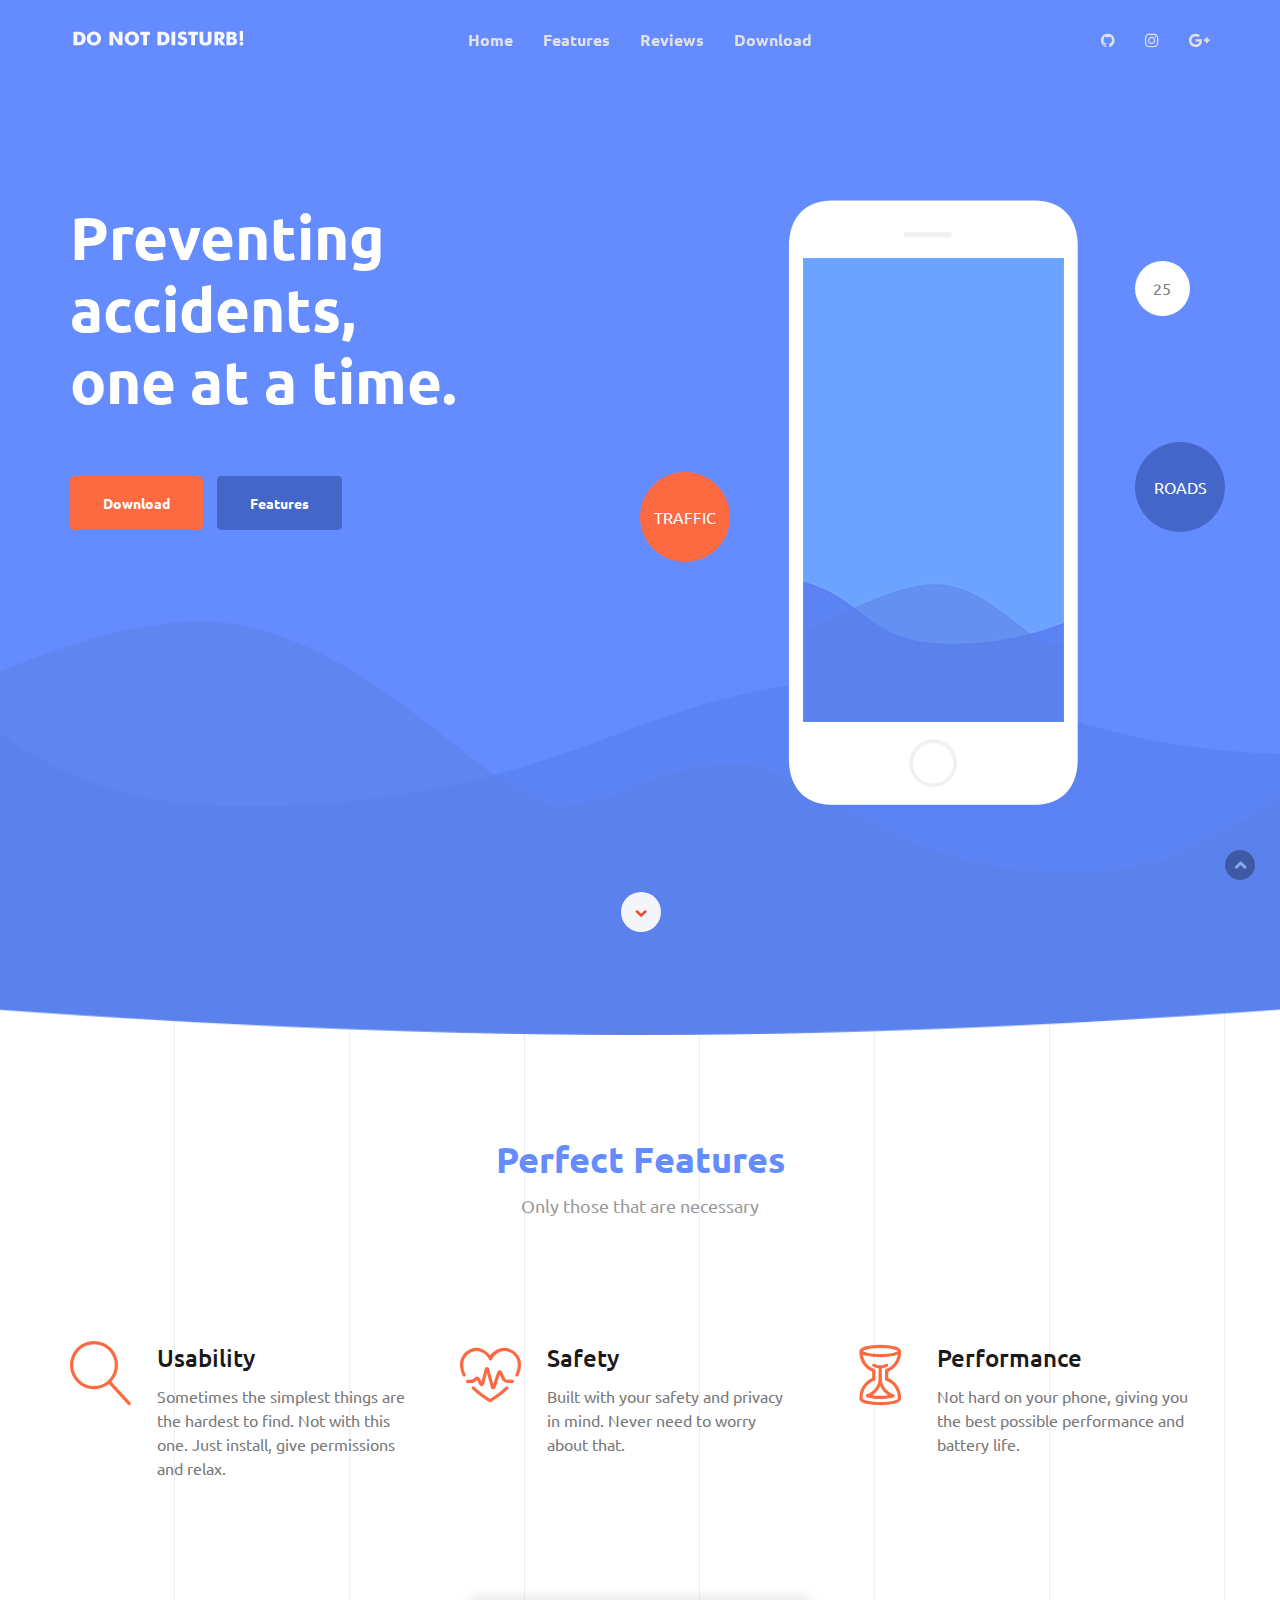
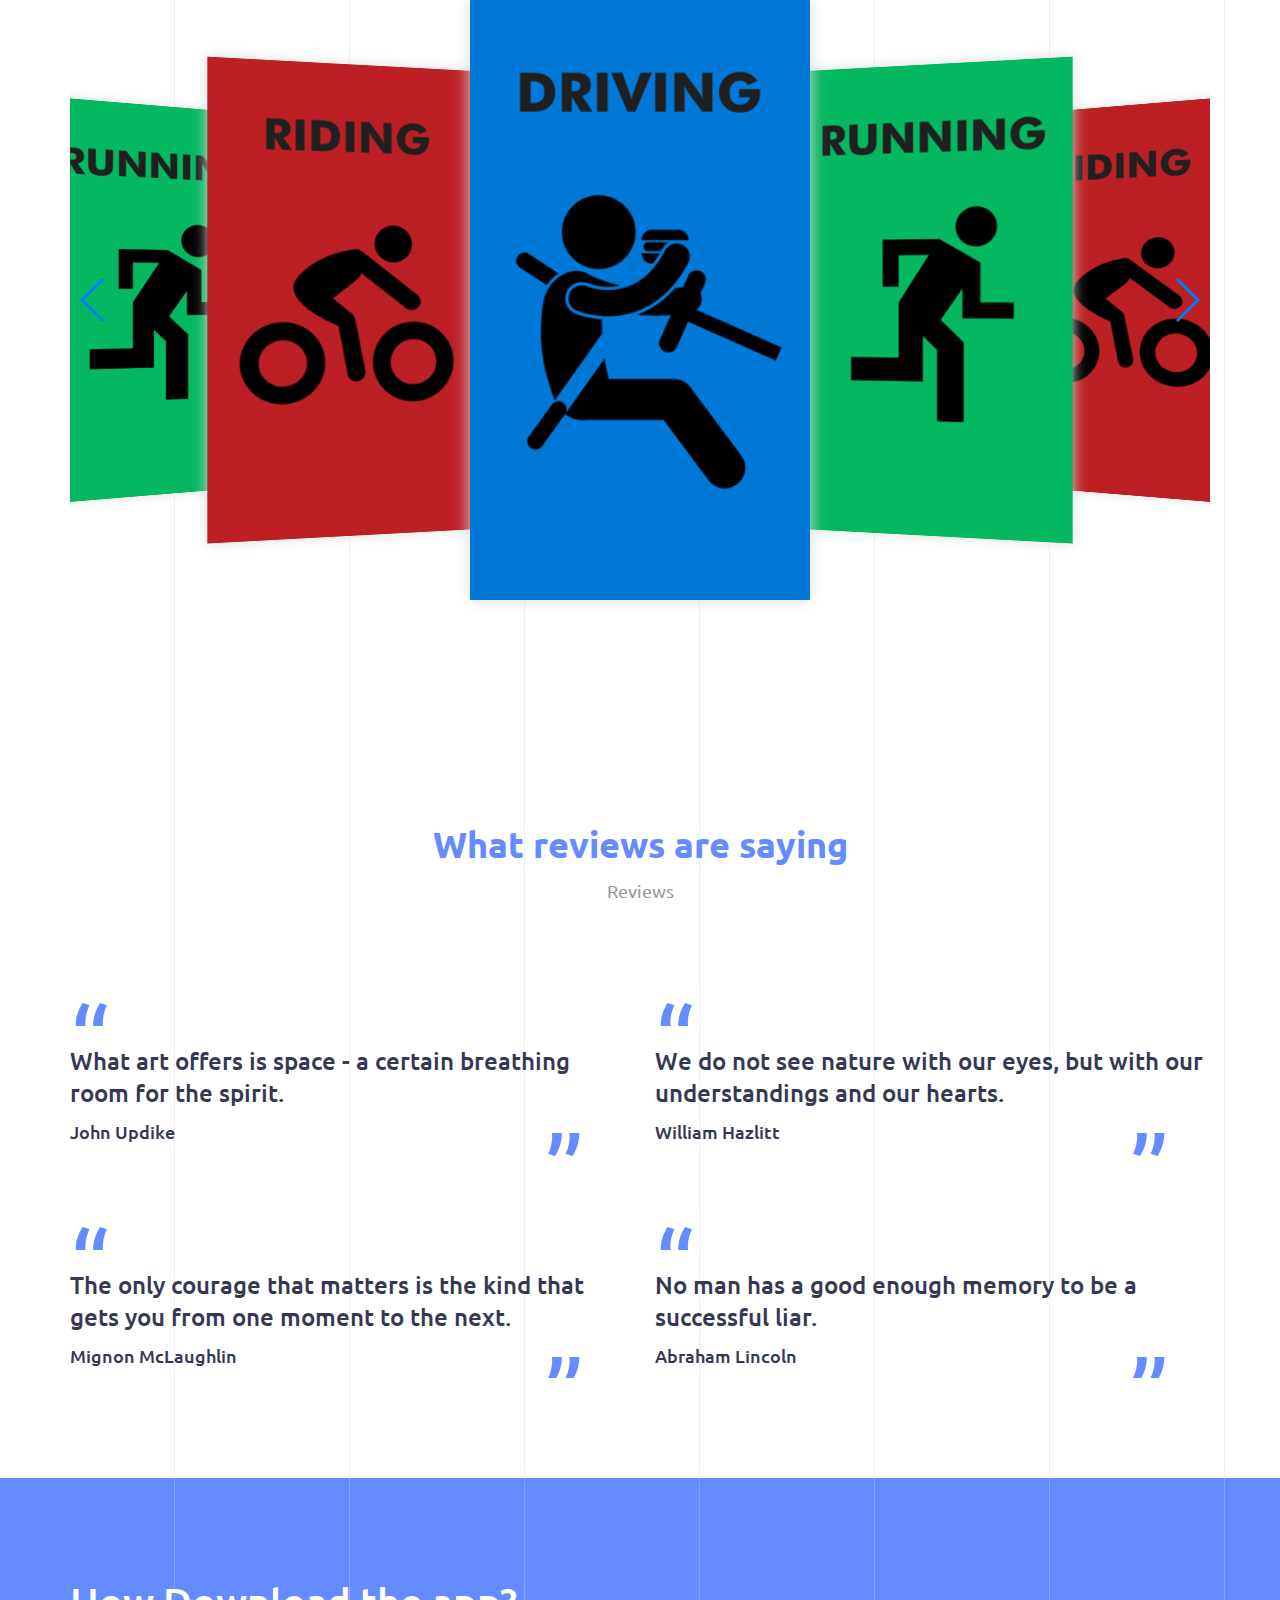
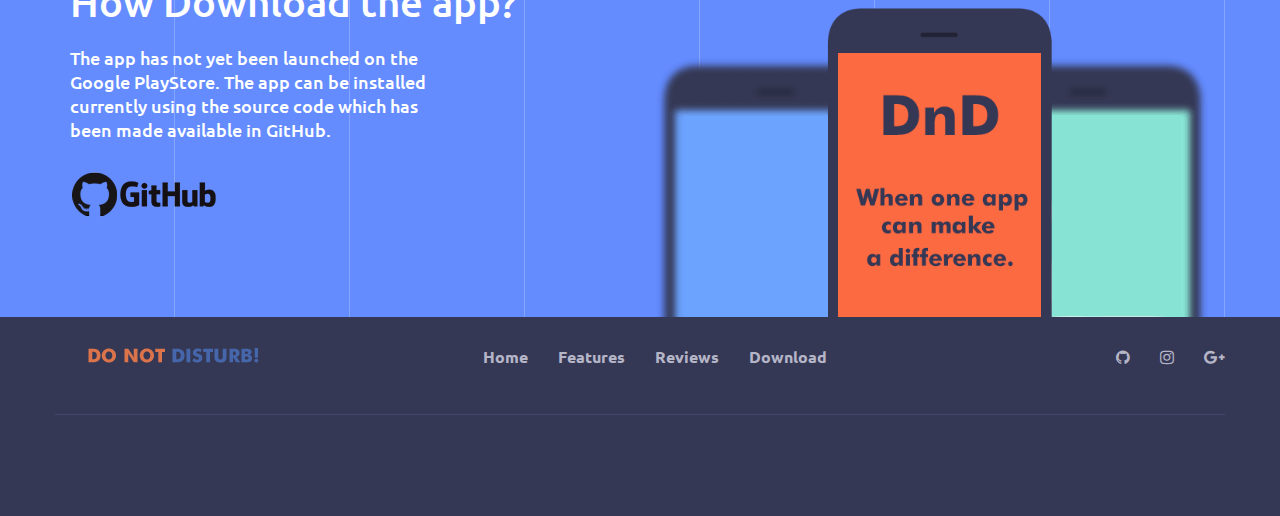
==== docs/index.html @ 2c78d59d "Renamed webpage to docs folder" ====
<!doctype html>
<!--[if lt IE 7]>      <html class="no-js lt-ie9 lt-ie8 lt-ie7" lang=""> <![endif]-->
<!--[if IE 7]>         <html class="no-js lt-ie9 lt-ie8" lang=""> <![endif]-->
<!--[if IE 8]>         <html class="no-js lt-ie9" lang=""> <![endif]-->
<!--[if gt IE 8]><!--> <html class="no-js" lang="en"> <!--<![endif]-->
    <head>
        <meta charset="utf-8">
        <title>DnD</title>
        <meta name="description" content="App that puts your phone into Silent mode when you need it to, automatically.
        Trust me this is not even the basic introduction of what it is. More details below.">
        <meta name="viewport" content="width=device-width, initial-scale=1">
        <link rel="icon" type="image/png" href="favicon.ico">

        <!--Google Font link-->
        <link href="https://fonts.googleapis.com/css?family=Ubuntu:300,300i,400,400i,500,500i,700,700i" rel="stylesheet">


        <link rel="stylesheet" href="assets/css/swiper.min.css">
        <link rel="stylesheet" href="assets/css/animate.css">
        <link rel="stylesheet" href="assets/css/iconfont.css">
        <link rel="stylesheet" href="assets/css/font-awesome.min.css">
        <link rel="stylesheet" href="assets/css/bootstrap.min.css">
        <link rel="stylesheet" href="assets/css/magnific-popup.css">
        <link rel="stylesheet" href="assets/css/bootsnav.css">



        <!--For Plugins external css-->
        <!--<link rel="stylesheet" href="assets/css/plugins.css" />-->
        <!--Theme custom css -->
        <link rel="stylesheet" href="assets/css/style.css">

        <!--Theme Responsive css-->
        <link rel="stylesheet" href="assets/css/responsive.css" />

        <script src="assets/js/vendor/modernizr-2.8.3-respond-1.4.2.min.js"></script>
    </head>

    <body data-spy="scroll" data-target=".navbar-collapse">


        <!-- Preloader -->
        <div id="loading">
            <div id="loading-center">
                <div id="loading-center-absolute">
                    <div class="object" id="object_one"></div>
                    <div class="object" id="object_two"></div>
                    <div class="object" id="object_three"></div>
                    <div class="object" id="object_four"></div>
                </div>
            </div>
        </div><!--End off Preloader -->


        <div class="culmn">
            <!--Home page style-->


            <nav class="navbar navbar-default bootsnav navbar-fixed white no-background">
                <div class="container">

                    <!-- Start Atribute Navigation -->
                    <div class="attr-nav">
                        <ul>
                          <li><a href="https://github.com/sbenstewart/DnD"><i class="fa fa-github"></i></a></li>
                          <li><a href="#"><i class="fa fa-instagram"></i></a></li>
                          <li><a href="#"><i class="fa fa-google-plus"></i></a></li>
                        </ul>
                    </div>
                    <!-- End Atribute Navigation -->


                    <!-- Start Header Navigation -->
                    <div class="navbar-header">
                        <button type="button" class="navbar-toggle" data-toggle="collapse" data-target="#navbar-menu">
                            <i class="fa fa-bars"></i>
                        </button>
                        <a class="navbar-brand" href="#brand">
                            <img src="assets/images/logo.png" class="logo logo-display" alt="">
                            <img src="assets/images/footer-logo.png" class="logo logo-scrolled" alt="">
                        </a>

                    </div>
                    <!-- End Header Navigation -->

                    <!-- navbar menu -->
                    <div class="collapse navbar-collapse" id="navbar-menu">
                        <ul class="nav navbar-nav navbar-center">
                            <li><a href="#home">Home</a></li>
                            <li><a href="#features">Features</a></li>
                            <li><a href="#reviews">Reviews</a></li>
                            <li><a href="#download">Download</a></li>
                        </ul>
                    </div><!-- /.navbar-collapse -->
                </div>
            </nav>

            <!--Home Sections-->

            <section id="home" class="home">
                <div class="container">
                    <div class="row">
                        <div class="main_home">
                            <div class="col-md-6">
                                <div class="home_text">
                                    <h1 class="text-white">Preventing accidents,<br> one at a time.</h1>
                                </div>

                                <div class="home_btns m-top-40">
                                    <a href="#download" class="btn btn-danger m-top-20">Download</a>
                                    <a href="#features" class="btn btn-primary m-top-20">Features</a>
                                </div>
                            </div>

                            <div class="col-md-6">
                                <div class="phone_one phone_attr1 text-center sm-m-top-50">
                                    <div class="attr_deg">25</div>
                                    <div class="attr_sun text-uppercase text-white">Traffic</div>
                                    <div class="attr_lon text-uppercase text-white">Roads</div>
                                    <img src="assets/images/phone01.png" alt="" />
                                </div>
                            </div>

                        </div>
                        <div class="scrooldown">
                            <a href="#features"><i class="fa fa-chevron-down"></i></a>
                        </div>

                    </div><!--End off row-->
                </div><!--End off container -->
            </section> <!--End off Home Sections-->



            <!--Featured Section-->
            <section id="features" class="features">
                <div class="container">
                    <div class="row">
                        <div class="main_features p-top-100">
                            <div class="col-md-8 col-md-offset-2 col-sm-12 col-xs-12">
                                <div class="head_title text-center">
                                    <h2>Perfect Features</h2>
                                    <h5>Only those that are necessary</h5>
                                </div>
                            </div>

                            <div class="col-md-4">
                                <div class="features_item sm-m-top-30">
                                    <div class="f_item_icon">
                                        <i class="icon icon-magnifier"></i>
                                    </div>
                                    <div class="f_item_text">
                                        <h3>Usability</h3>
                                        <p>
                                        Sometimes the simplest things are the hardest to find. Not with this one. Just install, give permissions and relax.
                                        </p>
                                    </div>
                                </div>
                            </div>
                            <div class="col-md-4">
                                <div class="features_item sm-m-top-30">
                                    <div class="f_item_icon">
                                        <i class="icon icon-heart-pulse"></i>
                                    </div>
                                    <div class="f_item_text">
                                        <h3>Safety</h3>
                                        <p>
                                        Built with your safety and privacy in mind. Never need to worry about that.
                                        </p>
                                    </div>
                                </div>
                            </div>
                            <div class="col-md-4">
                                <div class="features_item sm-m-top-30">
                                    <div class="f_item_icon">
                                        <i class="icon icon-hourglass"></i>
                                    </div>
                                    <div class="f_item_text">
                                        <h3>Performance</h3>
                                        <p>
                                        Not hard on your phone, giving you the best possible performance and battery life.
                                        </p>
                                    </div>
                                </div>
                            </div>
                        </div>
                    </div><!-- End off row -->
                </div><!-- End off container -->
            </section><!-- End off Featured Section-->



            <section>
                <div class="container">
                    <div class="row">
                        <div class="main_drag roomy-50">
                            <div class="col-md-12">
                                <div class="swiper-container">
                                    <div class="swiper-wrapper">
                                        <div class="swiper-slide" style="background-image:url(assets/images/drag1.png)"></div>
                                        <div class="swiper-slide" style="background-image:url(assets/images/drag3.png)"></div>
                                        <div class="swiper-slide" style="background-image:url(assets/images/drag2.png)"></div>
                                    </div>
                                    <!-- If we need navigation buttons -->
                                    <div class="swiper-button-prev"></div>
                                    <div class="swiper-button-next"></div>
                                </div>
                            </div>
                        </div>
                    </div>
                </div>
            </section>



            <!--screen short section-->
            <!--
            <section id="screen_area" class="screen_area">
                <div class="container">
                    <div class="row">
                        <div class="main_screen">
                            <div class="col-md-8 col-md-offset-2 col-sm-12">
                                <div class="head_title text-center">
                                    <h2>Screenshots</h2>
                                    <h5>The brightest images</h5>
                                </div>
                            </div>


                            <div class="screen01 roomy-50">
                                <div class="col-md-6">
                                    <div class="screen01_img text-center">
                                        <div class="attr_cloudy text-white">Cloudy</div>
                                        <div class="attr_deg2 text-white">15 &deg;</div>
                                        <img src="assets/images/screen01.png" alt="" />
                                        <h1 class="cloudy">Cloudy</h1>
                                    </div>
                                </div>
                                <div class="col-md-6">
                                    <div class="screen01_content m-top-100">
                                        <div class="screen01_content_img ">
                                            <img src="assets/images/cloud1.png" alt="" />
                                        </div>
                                        <h2 class="m-top-40">When the clouds</h2>
                                        <p class="m-top-20">Variable information on the air humidity, the feeling of the weather,
                                            and the ability to share this with your friends</p>

                                        <ul class="list-inline m-top-50">
                                            <li class="text-center">95%</li>
                                            <li class="text-center">9 &deg; </li>
                                            <li class="text-center">Rainy</li>
                                        </ul>
                                    </div>
                                </div>
                            </div>


                            <div class="screen02 roomy-50 m-top-100">
                                <div class="col-md-6 col-md-push-6">
                                    <div class="screen02_img text-center">
                                        <div class="attr_sun2 text-white">Cloudy</div>
                                        <div class="attr_deg3 text-white">25 &deg;</div>
                                        <img src="assets/images/screen02.png" alt="" />
                                        <h1 class="sunny">Sunny</h1>
                                    </div>
                                </div>
                                <div class="col-md-6 col-md-pull-6">
                                    <div class="screen02_content m-top-100">
                                        <div class="screen02_content_img ">
                                            <img src="assets/images/sun1.png" alt="" />
                                        </div>
                                        <h2 class="m-top-40">When the clouds</h2>
                                        <p class="m-top-20">Sometimes the simplest things are the hardest to find.
                                            So we created a new line for everyday life. Sometimes the simplest things</p>

                                        <ul class="list-inline m-top-50">
                                            <li class="text-center">95%</li>
                                            <li class="text-center">9 &deg; </li>
                                            <li class="text-center">Rainy</li>
                                        </ul>
                                    </div>
                                </div>
                            </div>


                            <div class="screen03 roomy-50 m-top-100">
                                <div class="col-md-6">
                                    <div class="screen03_img text-center">
                                        <div class="attr_rainy2 text-white">Rainy</div>
                                        <div class="attr_deg4 text-white">9 &deg;</div>
                                        <img src="assets/images/screen03.png" alt="" />
                                        <h1 class="rainy">Rainy</h1>
                                    </div>
                                </div>
                                <div class="col-md-6">
                                    <div class="screen03_content m-top-100">
                                        <div class="screen03_content_img ">
                                            <img src="assets/images/rainy1.png" alt="" />
                                        </div>
                                        <h2 class="m-top-40">When the rain</h2>
                                        <p class="m-top-20">Sometimes the simplest things are the hardest to find.
                                            So we created a new line for everyday life.
                                            Sometimes the simplest things</p>

                                        <ul class="list-inline m-top-50">
                                            <li class="text-center">95%</li>
                                            <li class="text-center">9 &deg; </li>
                                            <li class="text-center">Rainy</li>
                                        </ul>
                                    </div>
                                </div>
                            </div>


                        </div>
                    </div>
                </div>
            </section>-->



            <!--People Section-->
            <section id="reviews" class="reviews m-top-100">
                <div class="container">
                    <div class="row">
                        <div class="main_reviews">
                            <div class="col-md-8 col-md-offset-2 col-sm-12">
                                <div class="head_title text-center">
                                    <h2>What reviews are saying</h2>
                                    <h5>Reviews</h5>
                                </div>
                            </div>

                            <div class="reviews_content">
                                <div class="col-md-6">
                                    <div class="reviews_item m-top-40">
                                        <div class="reviews_item_icon pull-left">“</div>
                                        <h3>What art offers is space - a certain breathing room for the spirit. </h3>
                                        <h5>John Updike</h5>
                                        <div class="reviews_item_icon1 pull-right text-right">“</div>
                                    </div>
                                </div><!-- End off col-md-6 -->

                                <div class="col-md-6">
                                    <div class="reviews_item m-top-40">
                                        <div class="reviews_item_icon pull-left">“</div>
                                        <h3>We do not see nature with our eyes,
                                            but with our understandings and our hearts.</h3>
                                        <h5>William Hazlitt</h5>
                                        <div class="reviews_item_icon1 pull-right text-right">“</div>
                                    </div>
                                </div><!-- End off col-md-6 -->
                                <div class="col-md-6">
                                    <div class="reviews_item m-top-40">
                                        <div class="reviews_item_icon pull-left">“</div>
                                        <h3>The only courage that matters is the kind
                                            that gets you from one moment to the next.</h3>
                                        <h5>Mignon McLaughlin</h5>
                                        <div class="reviews_item_icon1 pull-right text-right">“</div>
                                    </div>
                                </div><!-- End off col-md-6 -->
                                <div class="col-md-6">
                                    <div class="reviews_item m-top-40">
                                        <div class="reviews_item_icon pull-left">“</div>
                                        <h3>No man has a good enough memory to be a successful liar. </h3>
                                        <h5>Abraham Lincoln</h5>
                                        <div class="reviews_item_icon1 pull-right text-right">“</div>
                                    </div>
                                </div><!-- End off col-md-6 -->

                            </div>
                        </div><!-- End off Main People -->
                    </div><!-- End off row -->
                </div><!-- End off container -->
            </section><!-- End off People Section-->


            <!--App Download Section-->
            <section id="download" class="download m-top-100">
                <div class="download_overlay"></div>
                <div class="container">
                    <div class="row">
                        <div class="main_download ">
                            <div class="col-md-6">
                                <div class="download_item roomy-100">
                                    <h2 class="text-white">How Download the app?</h2>
                                    <h5 class="text-white m-top-20">
                                      The app has not yet been launched on the Google PlayStore. The app can be installed currently using the source code which has been made available in GitHub.
                                    </h5>

                                    <div class="download_app m-top-30">
                                        <a href="https://github.com/sbenstewart/DnD"><img src="assets/images/github.png" alt="" /></a>
                                    </div>
                                </div>
                            </div>
                            <div class="col-md-6">
                                <div class="download_item m-top-70">
                                    <img class="app_right" src="assets/images/appdownload1.png" alt="" />
                                </div>
                            </div>
                        </div>
                    </div>
                </div>
            </section>

            <!-- scroll up-->
            <div class="scrollup">
                <a href="#"><i class="fa fa-chevron-up"></i></a>
            </div><!-- End off scroll up -->


            <footer id="footer" class="footer bg-black">
                <div class="container">
                    <div class="row">
                        <div class="col-md-12">
                            <nav class="navbar navbar-default bootsnav footer-menu no-background">
                                <div class="container">

                                    <!-- Start Atribute Navigation -->
                                    <div class="attr-nav">
                                        <ul>
                                            <li><a href="https://github.com/sbenstewart/DnD"><i class="fa fa-github"></i></a></li>
                                            <li><a href="#"><i class="fa fa-instagram"></i></a></li>
                                            <li><a href="#"><i class="fa fa-google-plus"></i></a></li>
                                        </ul>
                                    </div>
                                    <!-- End Atribute Navigation -->


                                    <!-- Start Header Navigation -->
                                    <div class="navbar-header">
                                        <button type="button" class="navbar-toggle" data-toggle="collapse" data-target="#navbar-footer">
                                            <i class="fa fa-bars"></i>
                                        </button>
                                        <a class="navbar-brand" href="#home"><img src="assets/images/footer-logo.png" class="logo" alt=""></a>
                                    </div>
                                    <!-- End Header Navigation -->

                                    <!-- navbar menu -->
                                    <div class="collapse navbar-collapse" id="navbar-footer">
                                        <ul class="nav navbar-nav navbar-center">
                                            <li><a href="#home">Home</a></li>
                                            <li><a href="#features">Features</a></li>
                                            <li><a href="#reviews">Reviews</a></li>
                                            <li><a href="#download">Download</a></li>
                                        </ul>
                                    </div><!-- /.navbar-collapse -->
                                </div>
                            </nav>
                        </div>
                        <div class="divider"></div>
                        <div class="col-md-12">
                            <div class="main_footer text-center p-top-40 p-bottom-30">
                                <p class="wow fadeInRight" data-wow-duration="1s">
                                    Made with
                                    <i class="fa fa-heart"></i>
                                    by
                                    <a target="_blank" href="http://sbenstewart.in">#BEN</a>
                                    2018.
                                </p>
                            </div>
                        </div>
                    </div>
                </div>
            </footer>




        </div>

        <!-- JS includes -->

        <script src="assets/js/vendor/jquery-1.11.2.min.js"></script>
        <script src="assets/js/vendor/bootstrap.min.js"></script>

        <script src="assets/js/jquery.magnific-popup.js"></script>
        <script src="assets/js/jquery.easing.1.3.js"></script>
        <script src="assets/js/swiper.min.js"></script>
        <script src="assets/js/jquery.collapse.js"></script>
        <script src="assets/js/bootsnav.js"></script>



        <script src="assets/js/plugins.js"></script>
        <script src="assets/js/main.js"></script>

    </body>
</html>
---- docs/assets/css/iconfont.css ----
/*********************************************************************

*  Icon pack: bootstrapThemesCo-icon
*  This Icon pack created by: http://bootstrapthemes.co
*
*  Please keep this disclaimer with my code if you use it. Thanks. :-)
*  Got feedback or questions, ask here:
*  https://github.com/bootstrapthemesco/bootstrapthemes.co/issues

*********************************************************************/

@font-face {
    font-family: 'bootstrapThemesCo-icon';
    src:    url('../fonts/bootstrapThemesCo-icon.eot?dcpptv');
    src:    url('../fonts/bootstrapThemesCo-icon.eot?dcpptv#iefix') format('embedded-opentype'),
        url('../fonts/bootstrapThemesCo-icon.ttf?dcpptv') format('truetype'),
        url('../fonts/bootstrapThemesCo-icon.woff?dcpptv') format('woff'),
        url('../fonts/bootstrapThemesCo-icon.svg?dcpptv#bootstrapThemesCo-icon') format('svg');
    font-weight: normal;
    font-style: normal;
}

.icon {
    /* use !important to prevent issues with browser extensions that change fonts */
    font-family: 'bootstrapThemesCo-icon' !important;
    speak: none;
    font-style: normal;
    font-weight: normal;
    font-variant: normal;
    text-transform: none;
    line-height: 1;

    /* Better Font Rendering =========== */
    -webkit-font-smoothing: antialiased;
    -moz-osx-font-smoothing: grayscale;
}

.icon-agenda:before {
    content: "\eaca";
}
.icon-art:before {
    content: "\eacb";
}
.icon-picture2:before {
    content: "\e827";
}
.icon-bag:before {
    content: "\eacc";
}
.icon-eccommerce:before {
    content: "\eacf";
}
.icon-clock3:before {
    content: "\ead0";
}
.icon-clothes:before {
    content: "\ead1";
}
.icon-commerce-1:before {
    content: "\ead2";
}
.icon-commerce2:before {
    content: "\ead3";
}
.icon-computer2:before {
    content: "\ead4";
}
.icon-crown:before {
    content: "\ead5";
}
.icon-cup:before {
    content: "\ead6";
}
.icon-resturent:before {
    content: "\ead7";
}
.icon-birthday:before {
    content: "\ead8";
}
.icon-drinks:before {
    content: "\ead9";
}
.icon-drinks1:before {
    content: "\eada";
}
.icon-cup1:before {
    content: "\eadb";
}
.icon-pizza1:before {
    content: "\eadc";
}
.icon-bear1:before {
    content: "\eadd";
}
.icon-burger:before {
    content: "\eade";
}
.icon-food-9:before {
    content: "\eadf";
}
.icon-food-10:before {
    content: "\eae0";
}
.icon-food-11:before {
    content: "\eae1";
}
.icon-food-12:before {
    content: "\eae2";
}
.icon-food:before {
    content: "\eae3";
}
.icon-home2:before {
    content: "\eae4";
}
.icon-justice:before {
    content: "\eae5";
}
.icon-light-1:before {
    content: "\eae6";
}
.icon-light:before {
    content: "\eae7";
}
.icon-medical-12:before {
    content: "\eae8";
}
.icon-medical-22:before {
    content: "\eae9";
}
.icon-medical2:before {
    content: "\eaea";
}
.icon-money2:before {
    content: "\eaeb";
}
.icon-mountain:before {
    content: "\eaec";
}
.icon-multimedia-12:before {
    content: "\eaed";
}
.icon-multimedia2:before {
    content: "\eaee";
}
.icon-music-1:before {
    content: "\eaef";
}
.icon-music-2:before {
    content: "\eaf0";
}
.icon-music:before {
    content: "\eaf1";
}
.icon-party-1:before {
    content: "\eaf2";
}
.icon-party:before {
    content: "\eaf3";
}
.icon-people-14:before {
    content: "\eaf4";
}
.icon-people-22:before {
    content: "\eaf5";
}
.icon-people-32:before {
    content: "\eaf6";
}
.icon-people-42:before {
    content: "\eaf7";
}
.icon-people:before {
    content: "\eaf8";
}
.icon-planet:before {
    content: "\eaf9";
}
.icon-present:before {
    content: "\eafa";
}
.icon-restaurant-1:before {
    content: "\eafb";
}
.icon-restaurant2:before {
    content: "\eafc";
}
.icon-science-1:before {
    content: "\eafd";
}
.icon-science:before {
    content: "\eafe";
}
.icon-shapes:before {
    content: "\eaff";
}
.icon-size:before {
    content: "\eb00";
}
.icon-technology-12:before {
    content: "\eb02";
}
.icon-technology-22:before {
    content: "\eb03";
}
.icon-technology:before {
    content: "\eb04";
}
.icon-tool-12:before {
    content: "\eb05";
}
.icon-tool-22:before {
    content: "\eb06";
}
.icon-tool-32:before {
    content: "\eb07";
}
.icon-tool:before {
    content: "\eb08";
}
.icon-typography:before {
    content: "\eb09";
}
.icon-vintage-1:before {
    content: "\eb0a";
}
.icon-vintage-2:before {
    content: "\eb0b";
}
.icon-vintage2:before {
    content: "\eb0c";
}
.icon-wrench:before {
    content: "\eb0d";
}
.icon-bank31:before {
    content: "\e902";
}
.icon-bank45:before {
    content: "\e903";
}
.icon-bank53:before {
    content: "\e904";
}
.icon-bank110:before {
    content: "\e905";
}
.icon-bank111:before {
    content: "\e906";
}
.icon-cards3:before {
    content: "\e907";
}
.icon-bank48:before {
    content: "\e908";
}
.icon-money-6:before {
    content: "\e909";
}
.icon-id19:before {
    content: "\e90a";
}
.icon-cellphone:before {
    content: "\e90b";
}
.icon-money-7:before {
    content: "\e90c";
}
.icon-id-card42:before {
    content: "\e90d";
}
.icon-business-20:before {
    content: "\e90e";
}
.icon-business-17:before {
    content: "\e90f";
}
.icon-money385:before {
    content: "\e910";
}
.icon-debit-card15:before {
    content: "\e911";
}
.icon-credit-card31:before {
    content: "\e912";
}
.icon-business-18:before {
    content: "\e913";
}
.icon-payment-method9:before {
    content: "\e914";
}
.icon-money383:before {
    content: "\e9a3";
}
.icon-cash3:before {
    content: "\e915";
}
.icon-currency43:before {
    content: "\e916";
}
.icon-money-14:before {
    content: "\e917";
}
.icon-money-1:before {
    content: "\e91a";
}
.icon-money389:before {
    content: "\e9a5";
}
.icon-currency31:before {
    content: "\e967";
}
.icon-currency33:before {
    content: "\e968";
}
.icon-dollar-symbol10:before {
    content: "\e972";
}
.icon-business-210:before {
    content: "\eace";
}
.icon-dollar-symbol17:before {
    content: "\e973";
}
.icon-archives:before {
    content: "\e91b";
}
.icon-light-bulb53:before {
    content: "\e991";
}
.icon-money:before {
    content: "\ea64";
}
.icon-paper:before {
    content: "\e91c";
}
.icon-id-card9:before {
    content: "\e91d";
}
.icon-business-5:before {
    content: "\e91e";
}
.icon-business-22:before {
    content: "\e91f";
}
.icon-license:before {
    content: "\e822";
}
.icon-beach:before {
    content: "\e920";
}
.icon-baggage29:before {
    content: "\e921";
}
.icon-bag73:before {
    content: "\e922";
}
.icon-bank24:before {
    content: "\e923";
}
.icon-bank106:before {
    content: "\e925";
}
.icon-business-110:before {
    content: "\eacd";
}
.icon-graphs4:before {
    content: "\e926";
}
.icon-graphic78:before {
    content: "\e929";
}
.icon-line-graphic9:before {
    content: "\e92a";
}
.icon-business-30:before {
    content: "\e92b";
}
.icon-graphic:before {
    content: "\e92c";
}
.icon-business-9:before {
    content: "\e92e";
}
.icon-business-26:before {
    content: "\e931";
}
.icon-stats47:before {
    content: "\e933";
}
.icon-stats42:before {
    content: "\e934";
}
.icon-data56:before {
    content: "\e935";
}
.icon-line-graphic8:before {
    content: "\e936";
}
.icon-business72:before {
    content: "\e937";
}
.icon-monitor:before {
    content: "\e938";
}
.icon-arrow-1:before {
    content: "\e939";
}
.icon-computer:before {
    content: "\e93a";
}
.icon-business-8:before {
    content: "\e93b";
}
.icon-basket36:before {
    content: "\e93f";
}
.icon-bill10:before {
    content: "\e940";
}
.icon-bill13:before {
    content: "\e941";
}
.icon-briefcase30:before {
    content: "\e942";
}
.icon-building112:before {
    content: "\e94a";
}
.icon-building134:before {
    content: "\e94b";
}
.icon-building143:before {
    content: "\e94c";
}
.icon-business15:before {
    content: "\e94d";
}
.icon-business70:before {
    content: "\e94e";
}
.icon-businessman30:before {
    content: "\e94f";
}
.icon-businessman285:before {
    content: "\e950";
}
.icon-butchery:before {
    content: "\e951";
}
.icon-case3:before {
    content: "\e952";
}
.icon-chart6:before {
    content: "\e953";
}
.icon-circular-arrows9:before {
    content: "\e954";
}
.icon-city39:before {
    content: "\e955";
}
.icon-closed3:before {
    content: "\e956";
}
.icon-cloud-storage9:before {
    content: "\e957";
}
.icon-coffee-cup5:before {
    content: "\e958";
}
.icon-cogwheel50:before {
    content: "\e959";
}
.icon-cogwheels16:before {
    content: "\e95a";
}
.icon-coin:before {
    content: "\e95b";
}
.icon-computer-screen50:before {
    content: "\e95c";
}
.icon-computer-screen19:before {
    content: "\e95d";
}
.icon-computer-screen20:before {
    content: "\e95e";
}
.icon-computer-screen22:before {
    content: "\e95f";
}
.icon-credit-card28:before {
    content: "\e960";
}
.icon-computer-screen21:before {
    content: "\e962";
}
.icon-computer-screen49:before {
    content: "\e965";
}
.icon-computering:before {
    content: "\e966";
}
.icon-curriculum4:before {
    content: "\e969";
}
.icon-customer-service8:before {
    content: "\e96a";
}
.icon-cute:before {
    content: "\e96b";
}
.icon-data63:before {
    content: "\e96c";
}
.icon-delivery48:before {
    content: "\e96d";
}
.icon-dessert45:before {
    content: "\e96e";
}
.icon-diamond6:before {
    content: "\e96f";
}
.icon-document286:before {
    content: "\e970";
}
.icon-file273:before {
    content: "\e977";
}
.icon-file294:before {
    content: "\e978";
}
.icon-file322:before {
    content: "\e979";
}
.icon-folder61:before {
    content: "\e97a";
}
.icon-game91:before {
    content: "\e97b";
}
.icon-garbage43:before {
    content: "\e97c";
}
.icon-golden4:before {
    content: "\e97d";
}
.icon-graph36:before {
    content: "\e97e";
}
.icon-graphic75:before {
    content: "\e97f";
}
.icon-group47:before {
    content: "\e980";
}
.icon-handshake5:before {
    content: "\e981";
}
.icon-handshake7:before {
    content: "\e982";
}
.icon-heart388:before {
    content: "\e983";
}
.icon-heart389:before {
    content: "\e984";
}
.icon-heater1:before {
    content: "\e985";
}
.icon-human57:before {
    content: "\e988";
}
.icon-industrial8:before {
    content: "\e989";
}
.icon-industrial20:before {
    content: "\e98a";
}
.icon-industry7:before {
    content: "\e98b";
}
.icon-insect31:before {
    content: "\e98c";
}
.icon-lamp43:before {
    content: "\e98d";
}
.icon-letter124:before {
    content: "\e98e";
}
.icon-money514:before {
    content: "\e9aa";
}
.icon-letters24:before {
    content: "\e98f";
}
.icon-envelope126:before {
    content: "\e975";
}
.icon-check-1:before {
    content: "\ea13";
}
.icon-mail113:before {
    content: "\e998";
}
.icon-levels5:before {
    content: "\e990";
}
.icon-lock133:before {
    content: "\e992";
}
.icon-logistics16:before {
    content: "\e993";
}
.icon-logistics51:before {
    content: "\e994";
}
.icon-loudspeaker30:before {
    content: "\e995";
}
.icon-magnifying-glass66:before {
    content: "\e996";
}
.icon-magnifying-glass86:before {
    content: "\e997";
}
.icon-man78:before {
    content: "\e999";
}
.icon-man523:before {
    content: "\e99a";
}
.icon-managers:before {
    content: "\e99b";
}
.icon-map12:before {
    content: "\e99c";
}
.icon-market13:before {
    content: "\e99d";
}
.icon-men24:before {
    content: "\e99f";
}
.icon-men56:before {
    content: "\e9a0";
}
.icon-milk6:before {
    content: "\e9a1";
}
.icon-money210:before {
    content: "\e9a2";
}
.icon-money409:before {
    content: "\e9a6";
}
.icon-money441:before {
    content: "\e9a8";
}
.icon-money502:before {
    content: "\e9a9";
}
.icon-money386:before {
    content: "\e9a4";
}
.icon-money570:before {
    content: "\e9ab";
}
.icon-multimedia-option25:before {
    content: "\e9ac";
}
.icon-news20:before {
    content: "\e9ad";
}
.icon-notepad23:before {
    content: "\e9ae";
}
.icon-package28:before {
    content: "\e9af";
}
.icon-paperclip1:before {
    content: "\e9b0";
}
.icon-payment-method8:before {
    content: "\e9b1";
}
.icon-pencil157:before {
    content: "\e9b2";
}
.icon-percentage3:before {
    content: "\e9b3";
}
.icon-person256:before {
    content: "\e9b4";
}
.icon-phone34:before {
    content: "\e9b5";
}
.icon-pin139:before {
    content: "\e9b6";
}
.icon-printed3:before {
    content: "\e9b7";
}
.icon-profession10:before {
    content: "\e9b9";
}
.icon-professional4:before {
    content: "\e9ba";
}
.icon-professional5:before {
    content: "\e9bb";
}
.icon-real-estate2:before {
    content: "\e9bc";
}
.icon-save13:before {
    content: "\e9bd";
}
.icon-scarecrow2:before {
    content: "\e9be";
}
.icon-settings18:before {
    content: "\e9bf";
}
.icon-supermarket39:before {
    content: "\e9cf";
}
.icon-supermarket41:before {
    content: "\e9d0";
}
.icon-shopper22:before {
    content: "\e9c2";
}
.icon-shopping-basket8:before {
    content: "\e9c3";
}
.icon-shopping-1:before {
    content: "\ea85";
}
.icon-shopping1:before {
    content: "\e9c4";
}
.icon-shopping2:before {
    content: "\e9c5";
}
.icon-smartphone260:before {
    content: "\e9c6";
}
.icon-spam:before {
    content: "\e9c7";
}
.icon-speech-bubble68:before {
    content: "\e9c8";
}
.icon-speech-bubble142:before {
    content: "\e9c9";
}
.icon-stats56:before {
    content: "\e9cb";
}
.icon-stick-man200:before {
    content: "\e9cc";
}
.icon-shop:before {
    content: "\e9c0";
}
.icon-store19:before {
    content: "\e9cd";
}
.icon-house85:before {
    content: "\e987";
}
.icon-business-10:before {
    content: "\ea02";
}
.icon-suitcase89:before {
    content: "\e9ce";
}
.icon-money421:before {
    content: "\e9a7";
}
.icon-tag20:before {
    content: "\e9d2";
}
.icon-targeting11:before {
    content: "\e9d3";
}
.icon-worker51:before {
    content: "\e9ea";
}
.icon-telemarketer6:before {
    content: "\e9d4";
}
.icon-telemarketer32:before {
    content: "\e9d5";
}
.icon-telephone197:before {
    content: "\e9d6";
}
.icon-telephone208:before {
    content: "\e9d7";
}
.icon-printer13:before {
    content: "\e9b8";
}
.icon-tool294:before {
    content: "\e9d8";
}
.icon-tool724:before {
    content: "\e9d9";
}
.icon-tool800:before {
    content: "\e9da";
}
.icon-tool1074:before {
    content: "\e9db";
}
.icon-transport224:before {
    content: "\e9dc";
}
.icon-transport796:before {
    content: "\e9dd";
}
.icon-transport1088:before {
    content: "\e9de";
}
.icon-transport1089:before {
    content: "\e9df";
}
.icon-triangle25:before {
    content: "\e9e0";
}
.icon-user216:before {
    content: "\e9e1";
}
.icon-vacations2:before {
    content: "\e9e2";
}
.icon-white79:before {
    content: "\e9e4";
}
.icon-winner64:before {
    content: "\e9e5";
}
.icon-woman243:before {
    content: "\e9e6";
}
.icon-worker:before {
    content: "\e9e7";
}
.icon-worker43:before {
    content: "\e9e8";
}
.icon-worker44:before {
    content: "\e9e9";
}
.icon-working15:before {
    content: "\e9eb";
}
.icon-world80:before {
    content: "\e9ec";
}
.icon-arrows-1:before {
    content: "\e9ed";
}
.icon-arrows-2:before {
    content: "\e9ee";
}
.icon-arrows-3:before {
    content: "\e9ef";
}
.icon-arrows:before {
    content: "\e9f0";
}
.icon-avatar:before {
    content: "\e9f1";
}
.icon-ball:before {
    content: "\e9f2";
}
.icon-box:before {
    content: "\e9f3";
}
.icon-boxes:before {
    content: "\e9f4";
}
.icon-building:before {
    content: "\e9f5";
}
.icon-buildings-1:before {
    content: "\e9f6";
}
.icon-buildings-2:before {
    content: "\e9f7";
}
.icon-buildings-3:before {
    content: "\e9f8";
}
.icon-buildings-4:before {
    content: "\e9f9";
}
.icon-buildings-5:before {
    content: "\e9fa";
}
.icon-buildings:before {
    content: "\e9fb";
}
.icon-business-1:before {
    content: "\e9fc";
}
.icon-business-2:before {
    content: "\e9fd";
}
.icon-business-3:before {
    content: "\e9fe";
}
.icon-business-4:before {
    content: "\e9ff";
}
.icon-business-6:before {
    content: "\ea00";
}
.icon-business-7:before {
    content: "\ea01";
}
.icon-business-11:before {
    content: "\ea03";
}
.icon-business-12:before {
    content: "\ea04";
}
.icon-business-13:before {
    content: "\ea05";
}
.icon-business-14:before {
    content: "\ea06";
}
.icon-business-15:before {
    content: "\ea07";
}
.icon-business-19:before {
    content: "\ea08";
}
.icon-business-21:before {
    content: "\ea09";
}
.icon-business-24:before {
    content: "\ea0b";
}
.icon-business-25:before {
    content: "\ea0c";
}
.icon-business-27:before {
    content: "\ea0d";
}
.icon-business-29:before {
    content: "\ea0f";
}
.icon-business-32:before {
    content: "\ea10";
}
.icon-business-33:before {
    content: "\ea11";
}
.icon-business:before {
    content: "\ea12";
}
.icon-check:before {
    content: "\ea14";
}
.icon-circle-4:before {
    content: "\ea15";
}
.icon-circle:before {
    content: "\ea16";
}
.icon-city:before {
    content: "\ea17";
}
.icon-clock-1:before {
    content: "\ea18";
}
.icon-clock:before {
    content: "\ea19";
}
.icon-coins-1:before {
    content: "\ea1a";
}
.icon-coins-2:before {
    content: "\ea1b";
}
.icon-coins-3:before {
    content: "\ea1c";
}
.icon-coins:before {
    content: "\ea1d";
}
.icon-commerce:before {
    content: "\ea1e";
}
.icon-computer-1:before {
    content: "\ea1f";
}
.icon-computer-2:before {
    content: "\ea20";
}
.icon-computer-3:before {
    content: "\ea21";
}
.icon-computer-4:before {
    content: "\ea22";
}
.icon-computer-5:before {
    content: "\ea23";
}
.icon-computer-6:before {
    content: "\ea24";
}
.icon-computer-7:before {
    content: "\ea25";
}
.icon-computer-8:before {
    content: "\ea26";
}
.icon-connection-1:before {
    content: "\ea27";
}
.icon-connection:before {
    content: "\ea29";
}
.icon-construction-1:before {
    content: "\ea2a";
}
.icon-construction-2:before {
    content: "\ea2b";
}
.icon-construction-3:before {
    content: "\ea2c";
}
.icon-construction-4:before {
    content: "\ea2d";
}
.icon-construction-5:before {
    content: "\ea2e";
}
.icon-construction-6:before {
    content: "\ea2f";
}
.icon-construction-7:before {
    content: "\ea30";
}
.icon-construction-8:before {
    content: "\ea31";
}
.icon-construction-9:before {
    content: "\ea32";
}
.icon-construction-10:before {
    content: "\ea33";
}
.icon-construction-11:before {
    content: "\ea34";
}
.icon-construction2:before {
    content: "\ea35";
}
.icon-cut-1:before {
    content: "\ea36";
}
.icon-cut:before {
    content: "\ea37";
}
.icon-database:before {
    content: "\ea38";
}
.icon-farm:before {
    content: "\ea39";
}
.icon-folder:before {
    content: "\ea3a";
}
.icon-game-1:before {
    content: "\ea3b";
}
.icon-game-2:before {
    content: "\ea3c";
}
.icon-game:before {
    content: "\ea3d";
}
.icon-gear:before {
    content: "\ea3e";
}
.icon-gym:before {
    content: "\ea3f";
}
.icon-health:before {
    content: "\ea40";
}
.icon-home-1:before {
    content: "\ea41";
}
.icon-home-2:before {
    content: "\ea42";
}
.icon-home:before {
    content: "\ea43";
}
.icon-interface-1:before {
    content: "\ea44";
}
.icon-interface-2:before {
    content: "\ea45";
}
.icon-interface-3:before {
    content: "\ea46";
}
.icon-interface-4:before {
    content: "\ea47";
}
.icon-interface:before {
    content: "\ea48";
}
.icon-internet:before {
    content: "\ea49";
}
.icon-man-1:before {
    content: "\ea4b";
}
.icon-man-2:before {
    content: "\ea4c";
}
.icon-man-3:before {
    content: "\ea4d";
}
.icon-man:before {
    content: "\ea4e";
}
.icon-market:before {
    content: "\ea4f";
}
.icon-medical-1:before {
    content: "\ea50";
}
.icon-medical-2:before {
    content: "\ea51";
}
.icon-medical-3:before {
    content: "\ea52";
}
.icon-medical-4:before {
    content: "\ea53";
}
.icon-medical-5:before {
    content: "\ea54";
}
.icon-medical-6:before {
    content: "\ea55";
}
.icon-medical-7:before {
    content: "\ea56";
}
.icon-medical-8:before {
    content: "\ea57";
}
.icon-medical-9:before {
    content: "\ea58";
}
.icon-medical:before {
    content: "\ea59";
}
.icon-money-2:before {
    content: "\ea5a";
}
.icon-money-3:before {
    content: "\ea5b";
}
.icon-money-4:before {
    content: "\ea5c";
}
.icon-money-5:before {
    content: "\ea5d";
}
.icon-money-8:before {
    content: "\ea5e";
}
.icon-money-9:before {
    content: "\ea5f";
}
.icon-money-10:before {
    content: "\ea60";
}
.icon-money-11:before {
    content: "\ea61";
}
.icon-money-12:before {
    content: "\ea62";
}
.icon-money-13:before {
    content: "\ea63";
}
.icon-monitor-1:before {
    content: "\ea65";
}
.icon-multimedia-1:before {
    content: "\ea66";
}
.icon-multimedia:before {
    content: "\ea67";
}
.icon-nature-1:before {
    content: "\ea68";
}
.icon-nature-2:before {
    content: "\ea69";
}
.icon-nature-3:before {
    content: "\ea6a";
}
.icon-nature:before {
    content: "\ea6b";
}
.icon-net:before {
    content: "\ea6c";
}
.icon-night:before {
    content: "\ea6d";
}
.icon-notebook:before {
    content: "\ea6e";
}
.icon-people-1:before {
    content: "\ea6f";
}
.icon-people-2:before {
    content: "\ea70";
}
.icon-people-3:before {
    content: "\ea71";
}
.icon-people-4:before {
    content: "\ea72";
}
.icon-people-5:before {
    content: "\ea73";
}
.icon-people-6:before {
    content: "\ea74";
}
.icon-people-7:before {
    content: "\ea75";
}
.icon-people-8:before {
    content: "\ea76";
}
.icon-people-9:before {
    content: "\ea77";
}
.icon-people-10:before {
    content: "\ea78";
}
.icon-people-11:before {
    content: "\ea79";
}
.icon-people-12:before {
    content: "\ea7a";
}
.icon-people-13:before {
    content: "\ea7b";
}
.icon-phone:before {
    content: "\ea7c";
}
.icon-player:before {
    content: "\ea7d";
}
.icon-restaurant:before {
    content: "\ea7e";
}
.icon-river:before {
    content: "\ea7f";
}
.icon-road:before {
    content: "\ea80";
}
.icon-school:before {
    content: "\ea81";
}
.icon-scissors:before {
    content: "\ea82";
}
.icon-shop2:before {
    content: "\ea84";
}
.icon-shopping:before {
    content: "\ea86";
}
.icon-shovel:before {
    content: "\ea87";
}
.icon-sign:before {
    content: "\ea88";
}
.icon-signature:before {
    content: "\ea89";
}
.icon-social-media-1:before {
    content: "\ea8a";
}
.icon-connection-2:before {
    content: "\ea28";
}
.icon-social-media-2:before {
    content: "\ea8b";
}
.icon-social-media-3:before {
    content: "\ea8c";
}
.icon-social-media-4:before {
    content: "\ea8d";
}
.icon-social-media-5:before {
    content: "\ea8e";
}
.icon-social-media-6:before {
    content: "\ea8f";
}
.icon-social-media-7:before {
    content: "\ea90";
}
.icon-social-media-8:before {
    content: "\ea91";
}
.icon-social-media-9:before {
    content: "\ea92";
}
.icon-social-media-10:before {
    content: "\ea93";
}
.icon-link2:before {
    content: "\ea4a";
}
.icon-social-media-11:before {
    content: "\ea94";
}
.icon-social-media-12:before {
    content: "\ea95";
}
.icon-social-media-13:before {
    content: "\ea96";
}
.icon-social-media-14:before {
    content: "\ea97";
}
.icon-social-media-15:before {
    content: "\ea98";
}
.icon-social-media-16:before {
    content: "\ea99";
}
.icon-social-media:before {
    content: "\ea9a";
}
.icon-social:before {
    content: "\ea9b";
}
.icon-sport:before {
    content: "\ea9c";
}
.icon-sports-1:before {
    content: "\ea9d";
}
.icon-sports-2:before {
    content: "\ea9e";
}
.icon-sports-3:before {
    content: "\ea9f";
}
.icon-sports:before {
    content: "\eaa0";
}
.icon-statistics:before {
    content: "\eaa2";
}
.icon-suitcase-1:before {
    content: "\eaa3";
}
.icon-suitcase:before {
    content: "\eaa4";
}
.icon-summer-1:before {
    content: "\eaa5";
}
.icon-summer:before {
    content: "\eaa6";
}
.icon-syringe:before {
    content: "\eaa7";
}
.icon-target:before {
    content: "\eaa8";
}
.icon-technology-1:before {
    content: "\eaa9";
}
.icon-technology-2:before {
    content: "\eaaa";
}
.icon-technology-3:before {
    content: "\eaab";
}
.icon-technology-4:before {
    content: "\eaac";
}
.icon-technology-5:before {
    content: "\eaad";
}
.icon-technology-6:before {
    content: "\eaae";
}
.icon-technology-7:before {
    content: "\eaaf";
}
.icon-technology-8:before {
    content: "\eab0";
}
.icon-technology-9:before {
    content: "\eab1";
}
.icon-technology-10:before {
    content: "\eab2";
}
.icon-technology-11:before {
    content: "\eab3";
}
.icon-tool-1:before {
    content: "\eab4";
}
.icon-tool-2:before {
    content: "\eab5";
}
.icon-tool-3:before {
    content: "\eab6";
}
.icon-tool-4:before {
    content: "\eab7";
}
.icon-tool-5:before {
    content: "\eab8";
}
.icon-tool-6:before {
    content: "\eab9";
}
.icon-tool-7:before {
    content: "\eaba";
}
.icon-tool-8:before {
    content: "\eabb";
}
.icon-transport-1:before {
    content: "\eabc";
}
.icon-transport-2:before {
    content: "\eabd";
}
.icon-transport-3:before {
    content: "\eabe";
}
.icon-transport-4:before {
    content: "\eabf";
}
.icon-transport-5:before {
    content: "\eac0";
}
.icon-construction:before {
    content: "\e841";
}
.icon-transport-6:before {
    content: "\eac1";
}
.icon-transport-7:before {
    content: "\eac2";
}
.icon-transport-8:before {
    content: "\eac3";
}
.icon-transport-9:before {
    content: "\eac4";
}
.icon-transport:before {
    content: "\eac5";
}
.icon-travel:before {
    content: "\eac6";
}
.icon-upload:before {
    content: "\eac7";
}
.icon-vintage:before {
    content: "\eac8";
}
.icon-web:before {
    content: "\eac9";
}
.icon-apartment:before {
    content: "\e801";
}
.icon-magic-wand:before {
    content: "\e803";
}
.icon-trash2:before {
    content: "\e811";
}
.icon-eye:before {
    content: "\e81b";
}
.icon-graduation-hat:before {
    content: "\e821";
}
.icon-shirt:before {
    content: "\e82c";
}
.icon-cart:before {
    content: "\e82e";
}
.icon-map-marker:before {
    content: "\e833";
}
.icon-gift:before {
    content: "\e844";
}
.icon-rocket:before {
    content: "\e84b";
}
.icon-bus2:before {
    content: "\e84d";
}
.icon-car2:before {
    content: "\e84e";
}
.icon-bicycle2:before {
    content: "\e850";
}
.icon-earth:before {
    content: "\e853";
}
.icon-smile:before {
    content: "\e854";
}
.icon-sad2:before {
    content: "\e855";
}
.icon-neutral:before {
    content: "\e856";
}
.icon-smile2:before {
    content: "\eb01";
}
.icon-mustache:before {
    content: "\e857";
}
.icon-link:before {
    content: "\e86b";
}
.icon-unlink:before {
    content: "\e86c";
}
.icon-cross:before {
    content: "\e870";
}
.icon-menu:before {
    content: "\e871";
}
.icon-list:before {
    content: "\e872";
}
.icon-chevron-up:before {
    content: "\e873";
}
.icon-chevron-down:before {
    content: "\e874";
}
.icon-chevron-left:before {
    content: "\e875";
}
.icon-chevron-right:before {
    content: "\e876";
}
.icon-menu-circle:before {
    content: "\e87e";
}
.icon-cross-circle:before {
    content: "\e880";
}
.icon-plus-circle:before {
    content: "\e881";
}
.icon-circle-minus:before {
    content: "\e882";
}
.icon-arrow-up-circle:before {
    content: "\e883";
}
.icon-arrow-down-circle:before {
    content: "\e884";
}
.icon-arrow-left-circle:before {
    content: "\e885";
}
.icon-arrow-right-circle:before {
    content: "\e886";
}
.icon-chevron-up-circle:before {
    content: "\e887";
}
.icon-chevron-down-circle:before {
    content: "\e888";
}
.icon-chevron-left-circle:before {
    content: "\e889";
}
.icon-chevron-right-circle:before {
    content: "\e88a";
}
.icon-vplay:before {
    content: "\e900";
}
.icon-newsletter:before {
    content: "\e901";
}
.icon-star2:before {
    content: "\e814";
}
.icon-star-half2:before {
    content: "\e815";
}
.icon-star-empty:before {
    content: "\e816";
}
.icon-flag3:before {
    content: "\e817";
}
.icon-enter:before {
    content: "\e81f";
}
.icon-exit:before {
    content: "\e820";
}
.icon-heart-pulse:before {
    content: "\e840";
}
.icon-wheelchair:before {
    content: "\e851";
}
.icon-select:before {
    content: "\e852";
}
.icon-alarm:before {
    content: "\e858";
}
.icon-bullhorn:before {
    content: "\e859";
}
.icon-volume-high:before {
    content: "\e85a";
}
.icon-volume-medium:before {
    content: "\e85b";
}
.icon-volume-low:before {
    content: "\e85c";
}
.icon-volume:before {
    content: "\e85d";
}
.icon-mic2:before {
    content: "\e85e";
}
.icon-hourglass:before {
    content: "\e85f";
}
.icon-undo:before {
    content: "\e860";
}
.icon-redo:before {
    content: "\e861";
}
.icon-sync:before {
    content: "\e862";
}
.icon-history:before {
    content: "\e863";
}
.icon-clock2:before {
    content: "\e864";
}
.icon-bug:before {
    content: "\e869";
}
.icon-magnifier:before {
    content: "\e86f";
}
.icon-move:before {
    content: "\e87b";
}
.icon-warning:before {
    content: "\e87c";
}
.icon-question-circle:before {
    content: "\e87d";
}
.icon-crop:before {
    content: "\e88b";
}
.icon-frame-expand:before {
    content: "\e88c";
}
.icon-frame-contract:before {
    content: "\e88d";
}
.icon-layers2:before {
    content: "\e88e";
}
.icon-text-format:before {
    content: "\e890";
}
.icon-text-size:before {
    content: "\e892";
}
.icon-italic:before {
    content: "\e894";
}
.icon-underline:before {
    content: "\e895";
}
.icon-strikethrough:before {
    content: "\e896";
}
.icon-highlight:before {
    content: "\e897";
}
.icon-text-align-left:before {
    content: "\e898";
}
.icon-text-align-center:before {
    content: "\e899";
}
.icon-text-align-right:before {
    content: "\e89a";
}
.icon-text-align-justify:before {
    content: "\e89b";
}
.icon-line-spacing:before {
    content: "\e89c";
}
.icon-indent-increase:before {
    content: "\e89d";
}
.icon-indent-decrease:before {
    content: "\e89e";
}
.icon-page-break:before {
    content: "\e8a2";
}
.icon-hand:before {
    content: "\e8a5";
}
.icon-pointer-up:before {
    content: "\e8a6";
}
.icon-pointer-right:before {
    content: "\e8a7";
}
.icon-pointer-down:before {
    content: "\e8a8";
}
.icon-pointer-left:before {
    content: "\e8a9";
}
.icon-thumbs-up:before {
    content: "\e86d";
}
.icon-thumbs-down:before {
    content: "\e86e";
}
.icon-wine:before {
    content: "\e043";
}
.icon-mobile2:before {
    content: "\e000";
}
.icon-laptop2:before {
    content: "\e001";
}
.icon-desktop2:before {
    content: "\e002";
}
.icon-tablet2:before {
    content: "\e003";
}
.icon-phone2:before {
    content: "\e004";
}
.icon-adjustments:before {
    content: "\e01d";
}
.icon-map2:before {
    content: "\e025";
}
.icon-telescope:before {
    content: "\e02a";
}
.icon-tools:before {
    content: "\e033";
}
.icon-tools-2:before {
    content: "\e034";
}
.icon-scissors2:before {
    content: "\e035";
}
.icon-genius:before {
    content: "\e046";
}
.icon-chat:before {
    content: "\e049";
}
.icon-heart2:before {
    content: "\e04a";
}
---- docs/assets/css/bootsnav.css ----
/* ==============================================================

Template name : Bootsnav - Multi Purpose Header
Categorie : Bootstrap Menu in CSS
Author : adamnurdin01
Version : v.1.1
Created : 2016-06-02
Last update : 2016-06-11

============================================================== */

/* MEGAMENU STYLE
=================================*/
nav.bootsnav .dropdown.megamenu-fw {
    position: static;
}

nav.bootsnav .container {
    position: relative;
}

nav.bootsnav .megamenu-fw .dropdown-menu {
    left: auto;
}

nav.bootsnav .megamenu-content {
    padding: 15px;
    width: 100% !important;
}

nav.bootsnav .megamenu-content .title{
    margin-top: 0;
}

nav.bootsnav .dropdown.megamenu-fw .dropdown-menu {
    left: 0;
    right: 0;
}

/* Navbar
=================================*/
nav.navbar.bootsnav{
    margin-bottom: 0;
    -moz-border-radius: 0px;
    -webkit-border-radius: 0px;
    -o-border-radius: 0px;
    border-radius: 0px;
    background-color: #fff;
    border: none;
    border-bottom: solid 1px #e0e0e0;
    z-index: 9;
}

nav.navbar.bootsnav ul.nav > li > a{
    color: #6f6f6f;
    background-color: transparent !important;
}

nav.navbar.bootsnav ul.nav li.megamenu-fw > a:hover,
nav.navbar.bootsnav ul.nav li.megamenu-fw > a:focus,
nav.navbar.bootsnav ul.nav li.active > a:hover,
nav.navbar.bootsnav ul.nav li.active > a:focus,
nav.navbar.bootsnav ul.nav li.active > a{
    background-color: transparent;
}

nav.navbar.bootsnav .navbar-toggle{
    background-color: #fff !important;
    border: none;
    padding: 0;
    font-size: 18px;
    position: relative;
    top: 5px;
}

nav.navbar.bootsnav ul.nav .dropdown-menu .dropdown-menu{
    top: 0;
    left: 100%;
}

nav.navbar.bootsnav ul.nav ul.dropdown-menu > li > a{
    white-space:normal;
}


ul.menu-col{
    padding: 0;
    margin: 0;
    list-style: none;
}

ul.menu-col li a{
    color: #6f6f6f;
}

ul.menu-col li a:hover,
ul.menu-col li a:focus{
    text-decoration: none;
}

/* Navbar Full
=================================*/
nav.bootsnav.navbar-full{
    padding-bottom: 10px;
    padding-top: 10px;
}

nav.bootsnav.navbar-full .navbar-header{
    display: block;
    width: 100%;
}

nav.bootsnav.navbar-full .navbar-toggle{
    display: inline-block;
    margin-right: 0;
    position: relative;
    top: 0;
    font-size: 30px;
    -webkit-transition: all 1s ease-in-out;
	-moz-transition: all 1s ease-in-out;
	-o-transition: all 1s ease-in-out;
	-ms-transition: all 1s ease-in-out;
	transition: all 1s ease-in-out;
}

nav.bootsnav.navbar-full .navbar-collapse{
    position: fixed;
    width: 100%;
    height: 100% !important;
    top: 0;
    left: 0;
    padding: 0;
    display: none !important;
    z-index: 9;
}

nav.bootsnav.navbar-full .navbar-collapse.in{
    display: block !important;
}

nav.bootsnav.navbar-full .navbar-collapse .nav-full{
    overflow: auto;
}

nav.bootsnav.navbar-full .navbar-collapse .wrap-full-menu{
    display: table-cell;
    vertical-align: middle;
    background-color: #fff;
    overflow: auto;
}

nav.bootsnav.navbar-full .navbar-collapse .nav-full::-webkit-scrollbar {
    width: 0;
}

nav.bootsnav.navbar-full .navbar-collapse .nav-full::-moz-scrollbar {
    width: 0;
}

nav.bootsnav.navbar-full .navbar-collapse .nav-full::-ms-scrollbar {
    width: 0;
}

nav.bootsnav.navbar-full .navbar-collapse .nav-full::-o-scrollbar {
    width: 0;
}


nav.bootsnav.navbar-full .navbar-collapse ul.nav{
    display: block;
    width: 100%;
    overflow: auto;
}

nav.bootsnav.navbar-full .navbar-collapse ul.nav a:hover,
nav.bootsnav.navbar-full .navbar-collapse ul.nav a:focus,
nav.bootsnav.navbar-full .navbar-collapse ul.nav a{
    background-color: transparent;
}

nav.bootsnav.navbar-full .navbar-collapse ul.nav > li{
    float: none;
    display: block;
    text-align: center;
}

nav.bootsnav.navbar-full .navbar-collapse ul.nav > li > a{
    display: table;
    margin: auto;
    text-transform: uppercase;
    font-weight: bold;
    letter-spacing: 2px;
    font-size: 24px;
    padding: 10px 15px;
}

li.close-full-menu > a{
    padding-top: 0px !important;
    padding-bottom: 0px !important;
}

li.close-full-menu{
    padding-top: 30px !important;
    padding-bottom: 30px !important;
}

/* Atribute Navigation
=================================*/
.attr-nav{
    float: right;
    display: inline-block;
    margin-left: 13px;
    margin-right: -15px;
}

.attr-nav > ul{
    padding: 0;
    margin: 0 0 -7px 0;
    list-style: none;
    display: inline-block;
}

.attr-nav > ul > li{
    float: left;
    display: block;
}

.attr-nav > ul > li > a{
    color: #6f6f6f;
    display: block;
    padding: 28px 15px;
    position: relative;
}

.attr-nav > ul > li > a span.badge{
    position: absolute;
    top: 50%;
    margin-top: -15px;
    right: 5px;
    font-size: 10px;
    padding: 0;
    width: 15px;
    height: 15px;
    padding-top: 2px;
}

.attr-nav > ul > li.dropdown ul.dropdown-menu{
    -moz-border-radius: 0px;
    -webkit-border-radius: 0px;
    -o-border-radius: 0px;
    border-radius: 0px;
    -moz-box-shadow: 0px 0px 0px;
    -webkit-box-shadow: 0px 0px 0px;
    -o-box-shadow: 0px 0px 0px;
    box-shadow: 0px 0px 0px;
    border: solid 1px #e0e0e0;
}

ul.cart-list{
    padding: 0 !important;
    width: 250px !important;
}

ul.cart-list > li{
    position: relative;
    border-bottom: solid 1px #efefef;
    padding: 15px 15px 23px 15px !important;
}

ul.cart-list > li > a.photo{
    padding: 0 !important;
    margin-right: 15px;
    float: left;
    display: block;
    width: 50px;
    height: 50px;
    left: 15px;
    top: 15px;
}

ul.cart-list > li img{
    width: 50px;
    height: 50px;
    border: solid 1px #efefef;
}

ul.cart-list > li > h6{
    margin: 0;
}

ul.cart-list > li > h6 > a.photo{
    padding: 0 !important;
    display: block;
}

ul.cart-list > li > p{
    margin-bottom: 0;
}

ul.cart-list > li.total{
    background-color: #f5f5f5;
    padding-bottom: 15px !important;
}

ul.cart-list > li.total > .btn{
    display: inline-block;
    border-bottom: solid 1px #efefef !important;
}

ul.cart-list > li .price{
    font-weight: bold;
}

ul.cart-list > li.total > span{
    padding-top: 8px;
}

/* Top Search
=================================*/
.top-search{
    background-color: #333;
    padding: 10px 0;
    display: none;
}

.top-search input.form-control{
    background-color: transparent;
    border: none;
    -moz-box-shadow: 0px 0px 0px;
    -webkit-box-shadow: 0px 0px 0px;
    -o-box-shadow: 0px 0px 0px;
    box-shadow: 0px 0px 0px;
    color: #fff;
    height: 40px;
    padding: 0 15px;
}

.top-search .input-group-addon{
    background-color: transparent;
    border: none;
    color: #fff;
    padding-left: 0;
    padding-right: 0;
}

.top-search .input-group-addon.close-search{
    cursor: pointer;
}

/* Side Menu
=================================*/
body{
    -webkit-transition: all 0.3s ease-in-out;
	-moz-transition: all 0.3s ease-in-out;
	-o-transition: all 0.3s ease-in-out;
	-ms-transition: all 0.3s ease-in-out;
	transition: all 0.3s ease-in-out;
}

body.on-side{
    margin-left: -280px;
}

.side{
    position: fixed;
    overflow-y: auto;
    top: 0;
    right: -280px;
    width: 280px;
    padding: 25px 30px;
    height: 100%;
    display: block;
    background-color: #333;
    -webkit-transition: all 0.3s ease-in-out;
	-moz-transition: all 0.3s ease-in-out;
	-o-transition: all 0.3s ease-in-out;
	-ms-transition: all 0.3s ease-in-out;
	transition: all 0.3s ease-in-out;
    z-index: 9;
}

.side.on{
    right: 0;
}

.side .close-side{
    float: right;
    color: #fff;
    position: relative;
    z-index: 2;
    font-size: 16px;
}

.side .widget{
    position: relative;
    z-index: 1;
    margin-bottom: 25px;
}

.side .widget .title{
    color: #fff;
    margin-bottom: 15px;
}

.side .widget ul.link{
    padding: 0;
    margin: 0;
    list-style: none;
}

.side .widget ul.link li a{
    color: #9f9f9f;
    letter-spacing: 1px;
}

.side .widget ul.link li a:focus,
.side .widget ul.link li a:hover{
    color: #fff;
    text-decoration: none;
}

/* Share
=================================*/
nav.navbar.bootsnav .share{
    padding: 0 30px;
    margin-bottom: 30px;
}

nav.navbar.bootsnav .share ul{
    display: inline-block;
    padding: 0;
    margin: 0 0 -7px 0;
    list-style: none;
}

nav.navbar.bootsnav .share ul > li{
    float: left;
    display: block;
    margin-right: 5px;
}

nav.navbar.bootsnav .share ul > li > a{
    display: table-cell;
    vertical-align: middle;
    text-align: center;
    width: 35px;
    height: 35px;
    -moz-border-radius: 50%;
    -webkit-border-radius: 50%;
    -o-border-radius: 50%;
    border-radius: 50%;
    background-color: #cfcfcf;
    color: #fff;
}

/* Transparent
=================================*/
nav.navbar.bootsnav.navbar-fixed{
    position: fixed;
    display: block;
    width: 100%;
}

nav.navbar.bootsnav.no-background{
    -webkit-transition: all 1s ease-in-out;
	-moz-transition: all 1s ease-in-out;
	-o-transition: all 1s ease-in-out;
	-ms-transition: all 1s ease-in-out;
	transition: all 1s ease-in-out;
}

/* Navbar Sticky
=================================*/
.wrap-sticky{
    position: relative;
    -webkit-transition: all 0.3s ease-in-out;
	-moz-transition: all 0.3s ease-in-out;
	-o-transition: all 0.3s ease-in-out;
	-ms-transition: all 0.3s ease-in-out;
	transition: all 0.3s ease-in-out;
}

.wrap-sticky nav.navbar.bootsnav{
    position: absolute;
    width: 100%;
    left: 0;
    top: 0;
}

.wrap-sticky nav.navbar.bootsnav.sticked{
    position: fixed;
    -webkit-transition: all 0.2s ease-in-out;
	-moz-transition: all 0.2s ease-in-out;
	-o-transition: all 0.2s ease-in-out;
	-ms-transition: all 0.2s ease-in-out;
	transition: all 0.2s ease-in-out;
}

body.on-side .wrap-sticky nav.navbar.bootsnav.sticked{
    left: -280px;
}

/* Navbar Responsive
=================================*/
@media (min-width: 1024px) and (max-width:1400px) {
    body.wrap-nav-sidebar .wrapper .container{
        width: 100%;
        padding-left: 30px;
        padding-right: 30px;
    }
}

@media (min-width: 1024px) {
    /* General Navbar
    =================================*/
    nav.navbar.bootsnav ul.nav .dropdown-menu .dropdown-menu{
        margin-top: -2px;
    }

    nav.navbar.bootsnav ul.nav.navbar-right .dropdown-menu .dropdown-menu{
        left: -200px;
    }
    
    nav.navbar.bootsnav ul.nav > li > a{
        padding: 30px 15px;
        font-weight: 600;
    }
    
    nav.navbar.bootsnav ul.nav > li.dropdown > a.dropdown-toggle:after{
        font-family: 'FontAwesome';
        content: "\f0d7";
        margin-left: 5px;
        margin-top: 2px;
    }
    
    nav.navbar.bootsnav li.dropdown ul.dropdown-menu{
        -moz-box-shadow: 0px 0px 0px;
        -webkit-box-shadow: 0px 0px 0px;
        -o-box-shadow: 0px 0px 0px;
        box-shadow: 0px 0px 0px;
        -moz-border-radius: 0px;
        -webkit-border-radius: 0px;
        -o-border-radius: 0px;
        border-radius: 0px;
        padding: 0;
        width: 200px;
        background: #fff;
        border: solid 1px #e0e0e0;
        border-top: solid 5px;
    }
    
    nav.navbar.bootsnav li.dropdown ul.dropdown-menu > li a:hover,
    nav.navbar.bootsnav li.dropdown ul.dropdown-menu > li a:hover{
        background-color: transparent;
    }
    
    nav.navbar.bootsnav li.dropdown ul.dropdown-menu > li > a{
        padding: 10px 15px;
        border-bottom: solid 1px #eee;
        color: #6f6f6f;
    }
    
    nav.navbar.bootsnav li.dropdown ul.dropdown-menu > li:last-child > a{
        border-bottom: none;
    }
    
    nav.navbar.bootsnav ul.navbar-right li.dropdown ul.dropdown-menu li a{
        text-align: right;
    }
    
    nav.navbar.bootsnav li.dropdown ul.dropdown-menu li.dropdown > a.dropdown-toggle:before{
        font-family: 'FontAwesome';
        float: right;
        content: "\f105";
        margin-top: 0;
    }
    
    nav.navbar.bootsnav ul.navbar-right li.dropdown ul.dropdown-menu li.dropdown > a.dropdown-toggle:before{
        font-family: 'FontAwesome';
        float: left;
        content: "\f104";
        margin-top: 0;
    }
    
    nav.navbar.bootsnav li.dropdown ul.dropdown-menu ul.dropdown-menu{
        top: -3px;
    }
    
    nav.navbar.bootsnav ul.dropdown-menu.megamenu-content{
        padding: 0 15px !important;
    }
    
    nav.navbar.bootsnav ul.dropdown-menu.megamenu-content > li{
       padding: 25px 0 20px;
    }
    
    nav.navbar.bootsnav ul.dropdown-menu.megamenu-content.tabbed{
        padding: 0;
    }
    
    nav.navbar.bootsnav ul.dropdown-menu.megamenu-content.tabbed > li{
        padding: 0;
    }
    
    nav.navbar.bootsnav ul.dropdown-menu.megamenu-content .col-menu{
        padding: 0 30px;
        margin: 0 -0.5px;
        border-left: solid 1px #f0f0f0;
        border-right: solid 1px #f0f0f0;
    }
    
    nav.navbar.bootsnav ul.dropdown-menu.megamenu-content .col-menu:first-child{
        border-left: none;
    }
    
    nav.navbar.bootsnav ul.dropdown-menu.megamenu-content .col-menu:last-child{
        border-right: none;
    }
    
    nav.navbar.bootsnav ul.dropdown-menu.megamenu-content .content{
        display: none;
    }
    
    nav.navbar.bootsnav ul.dropdown-menu.megamenu-content .content ul.menu-col li a{
        text-align: left;
        padding: 5px 0;
        display: block;
        width: 100%;
        margin-bottom: 0;
        border-bottom: none;
        color: #6f6f6f;
    }
    
    nav.navbar.bootsnav.on ul.dropdown-menu.megamenu-content .content{
        display: block !important;
        height: auto !important;
    }
    
    /* Navbar Transparent
    =================================*/  
    nav.navbar.bootsnav.no-background{
        background-color: transparent;
        border: none;
    }
    
    nav.navbar.bootsnav.navbar-transparent .attr-nav{
        padding-left: 15px;
        margin-left: 30px;
    }
    
    nav.navbar.bootsnav.navbar-transparent.white{
        background-color: rgba(255,255,255,0.3);
        border-bottom: solid 1px #bbb;
    }
    
    nav.navbar.navbar-inverse.bootsnav.navbar-transparent.dark,
    nav.navbar.bootsnav.navbar-transparent.dark{
        background-color: rgba(0,0,0,0.3);
        border-bottom: solid 1px #555;
    }
    
    nav.navbar.bootsnav.navbar-transparent.white .attr-nav{
        border-left: solid 1px #bbb;
    }
    
    nav.navbar.navbar-inverse.bootsnav.navbar-transparent.dark .attr-nav,
    nav.navbar.bootsnav.navbar-transparent.dark .attr-nav{
        border-left: solid 1px #555;
    }
    
    nav.navbar.bootsnav.no-background.white .attr-nav > ul > li > a,
    nav.navbar.bootsnav.navbar-transparent.white .attr-nav > ul > li > a,
    nav.navbar.bootsnav.navbar-transparent.white ul.nav > li > a,
    nav.navbar.bootsnav.no-background.white ul.nav > li > a{
        color: #e1e1e1;
    }
    
    nav.navbar.bootsnav.navbar-transparent.dark .attr-nav > ul > li > a,
    nav.navbar.bootsnav.navbar-transparent.dark ul.nav > li > a{
        color: #eee;
    }
    
    nav.navbar.bootsnav.navbar-fixed.navbar-transparent .logo-scrolled,
    nav.navbar.bootsnav.navbar-fixed.no-background .logo-scrolled{
        display: none;
    }

    nav.navbar.bootsnav.navbar-fixed.navbar-transparent .logo-display,
    nav.navbar.bootsnav.navbar-fixed.no-background .logo-display{
        display: block;
    }

    nav.navbar.bootsnav.navbar-fixed .logo-display{
        display: none;
    }

    nav.navbar.bootsnav.navbar-fixed .logo-scrolled{
        display: block;
    }
    
    /* Atribute Navigation
    =================================*/    
    .attr-nav > ul > li.dropdown ul.dropdown-menu{
        margin-top: 0;
        margin-left: 55px;
        width: 250px;
        left: -250px;
    }
    
    /* Menu Center
    =================================*/
    nav.navbar.bootsnav.menu-center .container{
        position: relative;
    }
    
    nav.navbar.bootsnav.menu-center ul.nav.navbar-center{
        float:none;
        margin: 0 auto;
        display: table;
        table-layout: fixed;
    }
    
    nav.navbar.bootsnav.menu-center .navbar-header,
    nav.navbar.bootsnav.menu-center .attr-nav{
        position: absolute;
    }
    
    nav.navbar.bootsnav.menu-center .attr-nav{
        right: 15px;
    }
    
    /* Navbar Brand top
    =================================*/
    nav.bootsnav.navbar-brand-top .navbar-header{
        display: block;
        width: 100%;
        text-align: center;
    }
    
    nav.bootsnav.navbar-brand-top ul.nav > li.dropdown > ul.dropdown-menu{
        margin-top: 2px;
    }
    
    nav.bootsnav.navbar-brand-top ul.nav > li.dropdown.megamenu-fw > ul.dropdown-menu{
        margin-top: 0;
    }
    
    nav.bootsnav.navbar-brand-top .navbar-header .navbar-brand{
        display: inline-block;
        float: none;
        margin: 0;
    }
    
    nav.bootsnav.navbar-brand-top .navbar-collapse{
        text-align: center;
    }
    
    nav.bootsnav.navbar-brand-top ul.nav{
        display: inline-block;
        float: none;
        margin: 0 0 -5px 0;
    }
    
    /* Navbar Center
    =================================*/
    nav.bootsnav.brand-center .navbar-header{
        display: block;
        width: 100%;
        position: absolute;
        text-align: center;
        top: 0;
        left: 0;
    }
    
    nav.bootsnav.brand-center .navbar-brand{
        display: inline-block;
        float: none;
    }
    
    nav.bootsnav.brand-center .navbar-collapse{
        text-align: center;
        display: inline-block;
        padding-left: 0;
        padding-right: 0;
    }
    
    nav.bootsnav.brand-center ul.nav > li.dropdown > ul.dropdown-menu{
        margin-top: 2px;
    }
    
    nav.bootsnav.brand-center ul.nav > li.dropdown.megamenu-fw > ul.dropdown-menu{
        margin-top: 0;
    }
    
    nav.bootsnav.brand-center .navbar-collapse .col-half{
        width: 50%;
        float: left;
        display: block;
    }
    
    nav.bootsnav.brand-center .navbar-collapse .col-half.left{
        text-align: right;
        padding-right: 100px;
    }
    
    nav.bootsnav.brand-center .navbar-collapse .col-half.right{
        text-align: left;
        padding-left: 100px;
    }
    
    nav.bootsnav.brand-center ul.nav{
        float: none !important;
        margin-bottom: -5px !important;
        display: inline-block !important;
    }
    
    nav.bootsnav.brand-center ul.nav.navbar-right{
        margin: 0;
    }
    
    nav.bootsnav.brand-center.center-side .navbar-collapse .col-half.left{
        text-align: left;
        padding-right: 100px;
    }
    
    nav.bootsnav.brand-center.center-side .navbar-collapse .col-half.right{
        text-align: right;
        padding-left: 100px;
    }
    
    /* Navbar Sidebar
    =================================*/
    body.wrap-nav-sidebar .wrapper{
        padding-left: 260px; 
        overflow-x: hidden;
    }

    nav.bootsnav.navbar-sidebar{
        position: fixed;
        width: 260px;
        overflow: hidden;
        left: 0;
        padding: 0  0 0 0 !important;
        background: #fff;
        -moz-box-shadow: 1px 0px 1px 0px #eee;
        -webkit-box-shadow: 1px 0px 1px 0px #eee;
        -o-box-shadow: 1px 0px 1px 0px #eee;
        box-shadow: 1px 0px 1px 0px #eee;
    }  
    
    nav.bootsnav.navbar-sidebar .scroller{
        width: 280px;
        overflow-y:auto;
        overflow-x: hidden;
    }

    nav.bootsnav.navbar-sidebar .container-fluid,
    nav.bootsnav.navbar-sidebar .container{
        padding: 0 !important;
    }

    nav.bootsnav.navbar-sidebar .navbar-header{
        float: none;
        display: block;
        width: 260px;
        padding: 10px 15px;
        margin: 10px 0 0 0 !important;
    }
    
    nav.bootsnav.navbar-sidebar .navbar-collapse{
        padding: 0 !important;
        width: 260px;
    }

    nav.bootsnav.navbar-sidebar ul.nav{
        float: none;
        display: block;
        width: 100%;
        padding: 0 15px !important;
        margin: 0 0 30px 0;
    }

    nav.bootsnav.navbar-sidebar ul.nav li{
        float: none !important;
    }
    
    nav.bootsnav.navbar-sidebar ul.nav > li > a{
        padding: 10px 15px;
        font-weight: bold;
    }
    
    nav.bootsnav.navbar-sidebar ul.nav > li.dropdown > a:after{
        float: right;
    }
    
    nav.bootsnav.navbar-sidebar ul.nav li.dropdown ul.dropdown-menu{
        left: 100%;
        top: 0;
        position: relative !important;
        left: 0 !important;
        width: 100% !important;
        height: auto !important;
        background-color: transparent;
        border: none !important;
        padding: 0;
        -moz-box-shadow: 0px 0px 0px;
        -webkit-box-shadow: 0px 0px 0px;
        -o-box-shadow: 0px 0px 0px;
        box-shadow: 0px 0px 0px;
    }
    
    nav.bootsnav.navbar-sidebar ul.nav .megamenu-content .col-menu{
        border: none !important;
    }
    
    nav.bootsnav.navbar-sidebar ul.nav > li.dropdown > ul.dropdown-menu{
        margin-bottom: 15px;
    }
    
    nav.bootsnav.navbar-sidebar ul.nav li.dropdown ul.dropdown-menu{
        padding-left: 0;
        float: none;
        margin-bottom: 0;
    }
    
    nav.bootsnav.navbar-sidebar ul.nav li.dropdown ul.dropdown-menu li a{
        padding:  5px 15px;
        color: #6f6f6f;
        border: none;
    }
    
    nav.bootsnav.navbar-sidebar ul.nav li.dropdown ul.dropdown-menu ul.dropdown-menu{
        padding-left: 15px;
        margin-top: 0;
    }
    
    nav.bootsnav.navbar-sidebar ul.nav li.dropdown ul.dropdown-menu li.dropdown > a:before{
        font-family: 'FontAwesome';
        content: "\f105";
        float: right;
    }
    
    nav.bootsnav.navbar-sidebar ul.nav li.dropdown.on ul.dropdown-menu li.dropdown.on > a:before{
        content: "\f107";
    }
    
    nav.bootsnav.navbar-sidebar ul.dropdown-menu.megamenu-content > li{
        padding: 0 !important;
    }
        
    nav.bootsnav.navbar-sidebar .dropdown .megamenu-content .col-menu{
        display: block;
        float: none !important;
        padding: 0;
        margin: 0;
        width: 100%;
    }
    
    nav.bootsnav.navbar-sidebar .dropdown .megamenu-content .col-menu .title{
        padding: 7px 0;
        text-transform: none;
        font-weight: 400;
        letter-spacing: 0px;
        margin-bottom: 0;
        cursor: pointer;
        color: #6f6f6f;
    }
    
    nav.bootsnav.navbar-sidebar .dropdown .megamenu-content .col-menu .title:before{
        font-family: 'FontAwesome';
        content: "\f105";
        float: right;
    }
    
    nav.bootsnav.navbar-sidebar .dropdown .megamenu-content .col-menu.on .title:before{
        content: "\f107";
    }
    
    nav.bootsnav.navbar-sidebar .dropdown .megamenu-content .col-menu{
        border: none;
    }
    
    nav.bootsnav.navbar-sidebar .dropdown .megamenu-content .col-menu .content{
        padding: 0 0 0 15px;
    }
    
    nav.bootsnav.navbar-sidebar .dropdown .megamenu-content .col-menu ul.menu-col li a{
        padding: 3px 0 !important;
    }
}

@media (max-width: 992px) {
    /* Navbar Responsive
    =================================*/ 
    nav.navbar.bootsnav .navbar-brand    {
        display: inline-block;
        float: none !important;
        margin: 0 !important;
    }
    
    nav.navbar.bootsnav .navbar-header {
        float: none;
        display: block;
        text-align: center;
        padding-left: 30px;
        padding-right: 30px;
    }
    
    nav.navbar.bootsnav .navbar-toggle {
        display: inline-block;
        float: left;
        margin-right: -200px;
        margin-top: 10px;
    }
    
    nav.navbar.bootsnav .navbar-collapse {
        border: none;   
        margin-bottom: 0;
    }
    
    nav.navbar.bootsnav.no-full .navbar-collapse{
        max-height: 350px;
        overflow-y: auto !important;
    }
    
    nav.navbar.bootsnav .navbar-collapse.collapse {
        display: none !important;
    }
    
    nav.navbar.bootsnav .navbar-collapse.collapse.in {
        display: block !important;
    }
    
    nav.navbar.bootsnav .navbar-nav {
        float: none !important;
        padding-left: 30px;
        padding-right: 30px;
        margin: 0px -15px;
    }
    
    nav.navbar.bootsnav .navbar-nav > li {
        float: none;
    }
    
    nav.navbar.bootsnav li.dropdown a.dropdown-toggle:before{
        font-family: 'FontAwesome';
        content: "\f105";
        float: right;
        font-size: 16px;
        margin-left: 10px;
    }
    
    nav.navbar.bootsnav li.dropdown.on > a.dropdown-toggle:before{
        content: "\f107";
    }
    
    nav.navbar.bootsnav .navbar-nav > li > a{
        display: block;
        width: 100%;
        border-bottom: solid 1px #e0e0e0;
        padding: 10px 0;
        border-top: solid 1px #e0e0e0;
        margin-bottom: -1px;
    }
    
    nav.navbar.bootsnav .navbar-nav > li:first-child > a{
        border-top: none;
    }
    
    nav.navbar.bootsnav ul.navbar-nav.navbar-left > li:last-child > ul.dropdown-menu{
        border-bottom: solid 1px #e0e0e0;
    }
    
    nav.navbar.bootsnav ul.nav li.dropdown li a.dropdown-toggle{
        float: none !important;
        position: relative;
        display: block;
        width: 100%;
    }
    
    nav.navbar.bootsnav ul.nav li.dropdown ul.dropdown-menu{
        width: 100%;
        position: relative !important;
        background-color: transparent;
        float: none;
        border: none;
        padding: 0 0 0 15px !important;
        margin: 0 0 -1px 0 !important;
        -moz-box-shadow: 0px 0px 0px;
        -webkit-box-shadow: 0px 0px 0px;
        -o-box-shadow: 0px 0px 0px;
        box-shadow: 0px 0px 0px;
        -moz-border-radius: 0px 0px 0px;
        -webkit-border-radius: 0px 0px 0px;
        -o-border-radius: 0px 0px 0px;
        border-radius: 0px 0px 0px;
    }
    
    nav.navbar.bootsnav ul.nav li.dropdown ul.dropdown-menu  > li > a{
        display: block;
        width: 100%;
        border-bottom: solid 1px #e0e0e0;
        padding: 10px 0;
        color: #6f6f6f;
    }
    
    nav.navbar.bootsnav ul.nav ul.dropdown-menu li a:hover,
    nav.navbar.bootsnav ul.nav ul.dropdown-menu li a:focus{
        background-color: transparent;
    }
    
    nav.navbar.bootsnav ul.nav ul.dropdown-menu ul.dropdown-menu{
        float: none !important;
        left: 0;
        padding: 0 0 0 15px;
        position: relative;
        background: transparent;
        width: 100%;
    }
    
    nav.navbar.bootsnav ul.nav ul.dropdown-menu li.dropdown.on > ul.dropdown-menu{
        display: inline-block;
        margin-top: -10px;
    }
    
    nav.navbar.bootsnav li.dropdown ul.dropdown-menu li.dropdown > a.dropdown-toggle:after{
        display: none;
    }
    
    nav.navbar.bootsnav .dropdown .megamenu-content .col-menu .title{
        padding: 10px 15px 10px 0;
        line-height: 24px;
        text-transform: none;
        font-weight: 400;
        letter-spacing: 0px;
        margin-bottom: 0;
        cursor: pointer;
        border-bottom: solid 1px #e0e0e0;
        color: #6f6f6f;
    }
    
    nav.navbar.bootsnav .dropdown .megamenu-content .col-menu ul > li > a{
        display: block;
        width: 100%;
        border-bottom: solid 1px #e0e0e0;
        padding: 8px 0;
    }
    
   nav.navbar.bootsnav .dropdown .megamenu-content .col-menu .title:before{
        font-family: 'FontAwesome';
        content: "\f105";
        float: right;
        font-size: 16px;
        margin-left: 10px;
       position: relative;
       right: -15px;
    }
    
    nav.navbar.bootsnav .dropdown .megamenu-content .col-menu:last-child .title{
        border-bottom: none;
    }
    
    nav.navbar.bootsnav .dropdown .megamenu-content .col-menu.on:last-child .title{
        border-bottom: solid 1px #e0e0e0;
    }
    
    nav.navbar.bootsnav .dropdown .megamenu-content .col-menu:last-child ul.menu-col li:last-child a{
        border-bottom: none;
    }
    
    nav.navbar.bootsnav .dropdown .megamenu-content .col-menu.on .title:before{
        content: "\f107";
    }
    
    nav.navbar.bootsnav .dropdown .megamenu-content .col-menu .content{
        padding: 0 0 0 15px;
    }
    
    nav.bootsnav.brand-center .navbar-collapse{
        display: block;
    }
    
    nav.bootsnav.brand-center ul.nav{
        margin-bottom: 0px !important;
    }
    
    nav.bootsnav.brand-center .navbar-collapse .col-half{
        width: 100%;
        float: none;
        display: block;
    }
    
    nav.bootsnav.brand-center .navbar-collapse .col-half.left{
        margin-bottom: 0;
    }
    
    nav.bootsnav .megamenu-content{
        padding: 0;
    }
    
    nav.bootsnav .megamenu-content .col-menu{
        padding-bottom: 0;
    }
    
    nav.bootsnav .megamenu-content .title{
        cursor: pointer;
        display: block;
        padding: 10px 15px;
        margin-bottom: 0;
        font-weight: normal;
    }
    
    nav.bootsnav .megamenu-content .content{
        display: none;
    }
    
    .attr-nav{
        position: absolute;
        right: 60px;
    }
    
    .attr-nav > ul{
        padding: 0;
        margin: 0 -15px -7px 0;
    }
    
    .attr-nav > ul > li > a{
        padding: 16px 15px 15px;
    }
    
    .attr-nav > ul > li.dropdown > a.dropdown-toggle:before{
        display: none;
    }
    
    .attr-nav > ul > li.dropdown ul.dropdown-menu{
        margin-top: 2px;
        margin-left: 55px;
        width: 250px;
        left: -250px;
        border-top: solid 5px;
    }
    
    .top-search .container{
        padding: 0 45px;
    }
    
    /* Navbar full Responsive
    =================================*/   
    nav.bootsnav.navbar-full ul.nav{
        margin-left: 0;
    }
    
    nav.bootsnav.navbar-full ul.nav > li > a{
        border: none;
    }
    
    nav.bootsnav.navbar-full .navbar-brand    {
        float: left !important;
        padding-left: 0;
    }
    
    nav.bootsnav.navbar-full .navbar-toggle {
        display: inline-block;
        float: right;
        margin-right: 0;
        margin-top: 10px;
    }
    
    nav.bootsnav.navbar-full .navbar-header {
        padding-left: 15px;
        padding-right: 15px;
    }
    
    /* Navbar Sidebar
    =================================*/ 
    nav.navbar.bootsnav.navbar-sidebar .share{
        padding: 30px 15px;
        margin-bottom: 0;
    }
    
    /* Tabs
    =================================*/ 
    nav.navbar.bootsnav .megamenu-content.tabbed{
        padding-left: 0 !mportant;
    }
    
    nav.navbar.bootsnav .tabbed > li{
        padding: 25px 0;
        margin-left: -15px !important;
    }
    
    /* Mobile Navigation
    =================================*/     
    body > .wrapper{
        -webkit-transition: all 0.3s ease-in-out;
        -moz-transition: all 0.3s ease-in-out;
        -o-transition: all 0.3s ease-in-out;
        -ms-transition: all 0.3s ease-in-out;
        transition: all 0.3s ease-in-out;
    }
    
    body.side-right > .wrapper{
        margin-left: 280px;
        margin-right: -280px !important;
    }
    
    nav.navbar.bootsnav.navbar-mobile .navbar-collapse{
        position: fixed;
        overflow-y: auto !important;
        overflow-x: hidden !important;
        display: block;
        background: #fff;
        z-index: 99;
        width: 280px;
        height: 100% !important;
        left: -280px;
        top: 0;
        padding: 0;
        -webkit-transition: all 0.3s ease-in-out;
        -moz-transition: all 0.3s ease-in-out;
        -o-transition: all 0.3s ease-in-out;
        -ms-transition: all 0.3s ease-in-out;
        transition: all 0.3s ease-in-out;
    }
    
    nav.navbar.bootsnav.navbar-mobile .navbar-collapse.in{
        left: 0;
    }
    
    nav.navbar.bootsnav.navbar-mobile ul.nav{
        width: 293px;
        padding-right: 0;
        padding-left: 15px;
    }
    
    nav.navbar.bootsnav.navbar-mobile ul.nav > li > a{
        padding: 15px 15px;
    }
    
    nav.navbar.bootsnav.navbar-mobile ul.nav ul.dropdown-menu > li > a{
        padding-right: 15px !important;
        padding-top: 15px !important;
        padding-bottom: 15px !important;
    }
    
    nav.navbar.bootsnav.navbar-mobile ul.nav ul.dropdown-menu .col-menu .title{
        padding-right: 30px !important;
        padding-top: 13px !important;
        padding-bottom: 13px !important;
    }
    
    nav.navbar.bootsnav.navbar-mobile ul.nav ul.dropdown-menu .col-menu ul.menu-col li a{
        padding-top: 13px !important;
        padding-bottom: 13px !important;
    }
    
    nav.navbar.bootsnav.navbar-mobile .navbar-collapse [class*=' col-'] {
        width: 100%;
    }
    
    nav.navbar.bootsnav.navbar-fixed .logo-scrolled{
        display: block !important;
    }

    nav.navbar.bootsnav.navbar-fixed .logo-display{
        display: none !important;
    }
    
    nav.navbar.bootsnav.navbar-mobile .tab-menu,
    nav.navbar.bootsnav.navbar-mobile .tab-content{
        width: 100%;
        display: block;
    }
}

@media (max-width: 767px) {
    nav.navbar.bootsnav .navbar-header {
        padding-left: 15px;
        padding-right: 15px;
    }
    
    nav.navbar.bootsnav .navbar-nav {
        padding-left: 15px;
        padding-right: 15px;
    }
    
    .attr-nav{
        right: 30px;
    }
    
    .attr-nav > ul{
        margin-right: -10px;
    }
    
    .attr-nav > ul > li > a{
        padding: 16px 10px 15px;
        padding-left: 0 !important;
    }
    
    .attr-nav > ul > li.dropdown ul.dropdown-menu{
        left: -275px;
    }
    
    .top-search .container{
        padding: 0 15px;
    }
    
    nav.bootsnav.navbar-full .navbar-collapse{
        left: 15px;
    }
    
    nav.bootsnav.navbar-full .navbar-header{
        padding-right: 0;
    }
    
    nav.bootsnav.navbar-full .navbar-toggle {
        margin-right: -15px;
    }
    
    nav.bootsnav.navbar-full ul.nav > li > a{
        font-size: 18px !important;
        line-height: 24px !important;
        padding: 5px 10px !important;
    }
    
    /* Navbar Sidebar
    =================================*/ 
    nav.navbar.bootsnav.navbar-sidebar .share{
        padding: 30px 15px !important;
    }
    
    /* Navbar Sidebar
    =================================*/ 
    nav.navbar.bootsnav.navbar-sidebar .share{
        padding: 30px 0 !important;
        margin-bottom: 0;
    }
    
    nav.navbar.bootsnav.navbar-mobile.navbar-sidebar .share{
        padding: 30px 15px !important;
        margin-bottom: 0;
    }
    
    /* Mobile Navigation
    =================================*/ 
    body.side-right > .wrapper{
        margin-left: 280px;
        margin-right: -280px !important;
    }
    
    nav.navbar.bootsnav.navbar-mobile .navbar-collapse{
        margin-left: 0;
    }
    
    nav.navbar.bootsnav.navbar-mobile ul.nav{
        margin-left: -15px;
    }
    
    nav.navbar.bootsnav.navbar-mobile ul.nav{
        border-top: solid 1px #fff;
    }
    
    li.close-full-menu{
        padding-top: 15px !important;
        padding-bottom: 15px !important;
    }
}

@media (min-width: 480px) and (max-width: 640px) {
    nav.bootsnav.navbar-full ul.nav{
        padding-top: 30px;
        padding-bottom: 30px;
    }
}
---- docs/assets/css/style.css ----
/*==========================================
 01.  PREDIFINEED (FROM 1 TO 780 )
 02.  PRELOADER - LINE NO 786
 03.  NAVIGATION - LINE NO 930
 04.  HOME - LINE NO 1150
 05.  THU FEATURE - LINE NO 1280
 06.  THU FLIDE - LINE NO 1355
 07.  THU SERVICE - LINE NO 1385
 08.  PORTFOLIO - LINE NO 1444
 09.  THU SOLUTION - LINE NO 1620
 10.  THU TEAM - LINE NO 1658
 11.  THU CLIENTS FEEDBACK - LINE NO 1730
 12. THU BLOG - LINE NO 1848
 13. THU SUBCRIBS - LINE NO 1935
 14. FOOTER - LINE NO 2020
==========================================*/


/* ==========================================================================
   Author's custom styles
   ========================================================================== */
html,
body {
    /*background:url(../images/bodybg.png) repayet-y;*/
    background-image: url("../images/bodybg.png");
    background-repeat: repeat-y;
    font-size: 16px;
    color: #797979;
    width: 100%;
    padding: 0;
    margin-left: 0;
    margin-right: 0;
    font-weight: 400;
    width:100%;
    font-family: 'Ubuntu', sans-serif;
}

/*------------------------------------------------------------------*/
/*   IE10 in Windows 8 and Windows Phone 8 Bug fix
/*-----------------------------------------------------------------*/

@-webkit-viewport { width: device-width; }
@-moz-viewport { width: device-width; }
@-ms-viewport { width: device-width; }
@-o-viewport { width: device-width; }
@viewport { width: device-width; }

/*
    Page Content
------------------------------------------*/

.page-content,
section { overflow: hidden; }

/*
    On Scroll Animations
------------------------------------------*/

/*.animated { visibility: hidden; }
.visible { visibility: visible; }*/

/*
    Spacing & Alignment
------------------------------------------*/

.roomy-100 {
    padding-top: 100px;
    padding-bottom: 100px;
}

.roomy-80 {
    padding-top: 100px;
    padding-bottom: 80px;
}

.roomy-70 {
    padding-top: 100px;
    padding-bottom: 70px;
}

.roomy-60 {
    padding-top: 100px;
    padding-bottom: 60px;
}

.roomy-50 {
    padding-top: 50px;
    padding-bottom: 50px;
}

.roomy-40 {
    padding-top: 40px;
    padding-bottom: 40px;
}


/*text color*/

.text-muted{}

.text-primary{color: #fc6a42 !important;;}
.text-finence{color:#13A0B2 !important;;}
.text-mega{color:#fc6a42 !important;;}
.text-white{color:#fff !important;;}
.text-black{color:#000 !important;}

.text-warning{}
.text-danger{}

.disabled{
    cursor: not-allowed;
}

/*bacground color*/
.lightbg {
    background-color: #f2f2f2;
}
.bg-primary{background-color: #1E8BC3;}
.bg-finence{background-color:#13A0B2;}
.bg-mega{background-color:#6a6b6c;}
.bg-grey{background-color: #f5f5f5;}
.bg-black{background-color: #353854;}
.bg-white{background-color: #fff;}

img {
    -moz-user-select: none;
    -webkit-user-select: none;
    -ms-user-select: none;
    -user-select: none;
    -webkit-user-drag: none;
    -user-drag: none;
}
a,
a:hover,
a:active,
a:focus {
    text-decoration: none;
    outline: none;
}
a,
button,
a span {
    -webkit-transition: 0.2s ease-in-out;
    transition: 0.2s ease-in-out;
}
a {
    -webkit-transition: 0.3s ease-in-out;
    transition: 0.3s ease-in-out;
}

.btn:focus,
.btn:active {
    outline: inherit;
    background-color: transparent;
}
*,
*:before,
*:after {
    box-sizing: border-box;
    /*    direction: rtl;*/
}

p {
    margin: 0 0 15px;
}

.clear {
    clear: both;
}

img {
    max-width: 100%;
}
textarea,
input[type="text"],
input[type="password"],
input[type="datetime"],
input[type="datetime-local"],
input[type="date"],
input[type="month"],
input[type="time"],
input[type="week"],
input[type="number"],
input[type="email"],
input[type="url"],
input[type="search"],
input[type="tel"],
input[type="color"],
.uneditable-input {
    outline: none;
}

input:-webkit-autofill, textarea:-webkit-autofill, select:-webkit-autofill {
    background-color: transparent;
    background-image: none;
    color: rgb(0, 0, 0);
}

.form-control{
    border-radius: 0px;
    border:1px solid #ccc;
    box-shadow: inset 0 0px 0px rgba(0,0,0,.075);
    width: 100%;
    height: 50px;
}

.form-control:focus {
    border-color: #bcefeb;
    outline: 0;
    box-shadow: inset 0 0px 0px rgba(0,0,0,.075),0 0 0px rgba(102,175,233,.6);
}

h1,
h2,
h3,
h4,
h5,
h6 {
    margin: 0;
    font-family: 'Ubuntu', sans-serif;
    color:#1a1a1a;
    margin-bottom: 10px;
}

h1 {
    font-size: 3rem;
    line-height: 4rem;
}
h2 {
    font-size: 2.5rem;
    line-height: 3rem;
}
h3 {
    font-size: 1.500rem;
    line-height: 2rem;
}
h4 {
    font-size: 1.6rem;
    line-height: 2.2rem;
}
h5 {
    font-size: 1.125rem;
    line-height: 1.575rem
}
h6 {
    font-size: 1rem;
}



h1 span,
h2 span,
h3 span,
h4 span,
h5 span,
p span{
    color:#fc6a42;
}

p {
    line-height: 1.5rem;
}
p:last-child {
    margin-bottom: 0px;
}
/*colors*/
.w100 {
    font-weight: 100;
}

.w200 {
    font-weight: 200;
}

.w300 {
    font-weight: 300;
}

.w400 {
    font-weight: 400;
}

.w500 {
    font-weight: 500;
}

.w600 {
    font-weight: 600;
}

.w700 {
    font-weight: 700;
}

.w800 {
    font-weight: 800;
}


/*
Section
*/

.parallax-section {
    max-width: 100%;
    color: #ffffff;
}

ul{
    margin:0;
    padding:0;
    list-style:none;
}

/*all overlay*/
.overlay_dot{
    background: url(../images/overlay-img.png) no-repeat top center;
    background-color: rgba(51,51,51,0.75);
    background-size: cover;
    position: absolute;
    left:0;
    top:0;
    width:100%;
    height: 100%;
}
.home-overlay {
    background-color: rgba(41, 39, 34, 0.90);
    width: 100%;
    height:100%;
    position: absolute;
    left:0;
    top: 0;
}

.video_overlay {
    background-color: rgba(41, 39, 34, 0.80);
    width: 100%;
    height:100%;
    position: absolute;
    left:0;
    top: 0;
}
.download_overlay{
    background: url(../images/downloadbg.png) repeat-y;
    width:100%;
    height: 100%;
    position: absolute;
    left:0;
    top:0;
}

.no-padding {
    padding: 0 !important;
    margin:0 !important;
}
.left-no-padding {
    padding-left: 0 !important;
}
.right-no-padding {
    padding-right: 0 !important;
}
.fluid-blocks-col {
    padding: 70px 40px 0 80px;
}
.fluid-blocks-col-right {
    padding: 70px 80px 0 40px;
}


/*
Separator
*/
.separator_left{
    width:85px;
    height:2px;
    margin:20px 0px;
    background: #fc6a42;
}
.separator_auto{
    width:85px;
    height:2px;
    margin:20px auto;
    background: #fc6a42;
}
.separator_small{
    width:30px;
    height:2px;
    margin:20px 0px;
    background: #fc6a42;
}

/*
Button
*/
.btn{
    -webkit-transition: all 0.6s;
    transition: all 0.6s;
    font-size:14px;
    font-weight: 600;
    border:1px solid;
}
.btn-primary{
    color: #fff;
    background-color: #4466c9;
    border:1px solid;
    border-color: #4466c9;
    padding: 1rem 2rem;
}
.btn-primary:hover{
    background-color: #eee;
    border-color: #eee;
    color:#4466c9;
}

.btn-danger{
    color: #fff;
    background-color: #fc6a42;
    border:1px solid;
    border-color: #fc6a42;
    padding: 1rem 2rem;
}

.btn-danger:hover{
    color: #fc6a42;
    background-color: #eee;
    border-color: #eee;
}



/*
socail icon
--------------------------------*/
/*
Extra height css
*/
.m-0{
    margin:0 !important;
}
.m-top-0{
    margin-top:0;
}
.m-r-0{
    margin-right: 0;
}
.m-l-0{
    margin-left: 0;
}
.m-b-0{
    margin-bottom: 0;
}

.m-r-15{
    margin-right: 15px;
}
.m-l-15{
    margin-left: 15px;
}
.m-top-10 {
    margin-top: 10px;
}
.m-top-20 {
    margin-top: 20px;
}
.m-top-30 {
    margin-top: 30px;
}
.m-top-40 {
    margin-top: 40px;
}
.m-top-50 {
    margin-top: 50px;
}
.m-top-60 {
    margin-top: 60px;
}
.m-top-70 {
    margin-top: 70px;
}
.m-top-80 {
    margin-top: 80px;
}
.m-top-90 {
    margin-top: 90px;
}
.m-top-100 {
    margin-top: 100px;
}
.m-top-110 {
    margin-top: 110px;
}
.m-top-120 {
    margin-top: 120px;
}

.m-t-b-80 {
    margin-top: 80px;
    margin-bottom: 80px;
}
.m-t-b-120 {
    margin-top: 120px;
    margin-bottom: 120px;
}

.m-bottom-10 {
    margin-top: 10px;
}

.m-bottom-20 {
    margin-bottom: 20px;
}
.m-bottom-30 {
    margin-bottom: 30px;
}

.m-bottom-40 {
    margin-bottom: 40px;
}

.m-bottom-60 {
    margin-bottom: 60px;
}

.m-bottom-70 {
    margin-bottom: 70px;
}

.m-bottom-80 {
    margin-bottom: 80px;
}

.m-bottom-90 {
    margin-bottom: 90px;
}

.m-bottom-100 {
    margin-bottom: 100px;
}

.m-bottom-110 {
    margin-bottom: 110px;
}

.m-bottom-120 {
    margin-bottom: 120px;
}

.m_t__b{
    margin: 14rem 0;
}
.p_t__b{
    padding: 6rem 0;
}

p-0{
    padding:0 !important;
}

.p-l-15{
    padding-left: 15px;
}

.p-r-15{
    padding-right: 15px;
}

.p-top-10 {
    padding-top: 10px;
}
.p-top-20 {
    padding-top: 1.33rem;
}

.p-bottom-20 {
    padding-bottom: 1.33rem;
}

.p-top-30 {
    padding-top: 1.875rem;
}

.p-bottom-30 {
    padding-bottom: 1.875rem;
}

.p-top-40 {
    padding-top: 2.66rem;
}

.p-bottom-40 {
    padding-bottom: 2.66rem;
}

.p-top-60 {
    padding-top: 5rem;
}

.p-bottom-60 {
    padding-bottom: 5rem;
}

.p-top-80 {
    padding-top: 5.714rem;
}

.p-bottom-80 {
    padding-bottom: 5.714rem;
}

.p-top-90 {
    padding-top: 6.429rem;
}

.p-bottom-90 {
    padding-bottom: 6.429rem;
}
.p-top-100 {
    padding-top: 100px;
}

.p-bottom-100 {
    padding-bottom: 100px;
}
.p-top-110 {
    padding-top: 110px;
}

.p-bottom-110 {
    padding-bottom: 110px;
}

.p-bottom-0 {
    padding-bottom: 0;
}

.p_l_r{
    padding-left: 5.714rem;
    padding-right: 5.714rem;
}

/*padding*/
.padding-twenty {
    padding: 10px 0;
}
.padding-fourty {
    padding: 20px 0;
}
.padding-sixty {
    padding: 30px 0;
}
.padding-eighty {
    padding: 40px 0;
}

/*border*/
.no-border-top{
    border-top:0px solid transparent !important;
}
.no-border-rigth{
    border-right:0px solid transparent !important;
}

/*for placeholder changes*/

input[type="email"].form-control::-webkit-input-placeholder {
    color: #fff;
    background-color: transparent;
}

input::-webkit-input-placeholder {
    color: #cdcdcd;
    font-style:italic;
}

input::-moz-placeholder {
    color: #cdcdcd;
    font-style:italic;
}

input:-ms-input-placeholder {
    color: #cdcdcd;
    font-style:italic;
}

input::placeholder {
    color: #cdcdcd;
    font-style:italic;
}
input::-webkit-input-placeholder {
    color: #cdcdcd;
    font-style:italic;
}
input::-moz-placeholder {
    color: #cdcdcd;
    font-style:italic;
}
input::-ms-input-placeholder {
    color: #cdcdcd;
    font-style:italic;
}
textarea::-webkit-input-placeholder{
    color: #cdcdcd;
    font-style:italic;
    padding: 5px;
}
textarea::-moz-input-placeholder{
    color: #cdcdcd;
    font-style:italic;
    padding: 5px;
}
textarea::-ms-input-placeholder{
    color: #cdcdcd;
    font-style:italic;
    padding: 5px;
}

/*for image bg*/
/*.img-bg{
  background: url(../images/home-msg.jpg) no-repeat center top fixed;
  background-size
  -moz-background-size: cover;
  -webkit-background-size: cover;
  -o-background-size: cover;
  background-size: cover;
  width: 100%;
  overflow: hidden;
}*/


.transform_scal_rotate:hover img{
    -webkit-transform: scale(1.1) rotate(4deg);
    transform: scale(1.1) rotate(4deg);
}

.culmn{
    width:100%;
    overflow: hidden;
}
/*heading title all area*/
.head_title{
    padding-bottom: 7.143rem;
    overflow: hidden;
}
.head_title h2{
    font-weight: 700;
    font-size:2.250rem;
    color:#648cff;
}
.head_title h5{
    font-weight: 400;
    font-size:1.125rem;
    color:#999999;
}

/*End off pridifain css*/



/*Preloader*/
#loading{
    background-color: #fc6a42;
    height: 100%;
    width: 100%;
    position: absolute;
    z-index: 1;
    margin-top: 0px;
    top: 0px;
    left:0;
    z-index: 9999;
}
#loading-center{
    width: 100%;
    height: 100%;
    position: relative;
}
#loading-center-absolute {
    position: absolute;
    left: 50%;
    top: 50%;
    height: 50px;
    width: 50px;
    margin-top: -25px;
    margin-left: -25px;
    -ms-transform: rotate(45deg);
    -webkit-transform: rotate(45deg);
    transform: rotate(45deg);
    -webkit-animation: loading-center-absolute 1.5s infinite;
    animation: loading-center-absolute 1.5s infinite;

}
.object{
    width: 25px;
    height: 25px;
    background-color: #FFF;
    float: left;

}


#object_one {
    -webkit-animation: object_one 1.5s infinite;
    animation: object_one 1.5s infinite;
}
#object_two {
    -webkit-animation: object_two 1.5s infinite;
    animation: object_two 1.5s infinite;
}
#object_three {
    -webkit-animation: object_three 1.5s infinite;
    animation: object_three 1.5s infinite;
}
#object_four {
    -webkit-animation: object_four 1.5s infinite;
    animation: object_four 1.5s infinite;
}


@-webkit-keyframes loading-center-absolute {
    100% { -webkit-transform: rotate(-45deg); }

}

@keyframes loading-center-absolute {
    100% {
        transform:  rotate(-45deg);
        -webkit-transform:  rotate(-45deg);
    }
}



@-webkit-keyframes object_one {
    25% { -webkit-transform: translate(0,-50px) rotate(-180deg); }
    100% { -webkit-transform: translate(0,0) rotate(-180deg); }

}

@keyframes object_one {
    25% {
        transform: translate(0,-50px) rotate(-180deg);
        -webkit-transform: translate(0,-50px) rotate(-180deg);
    }
    100% {
        transform: translate(0,0) rotate(-180deg);
        -webkit-transform: translate(0,0) rotate(-180deg);
    }
}


@-webkit-keyframes object_two {
    25% { -webkit-transform: translate(50px,0) rotate(-180deg); }
    100% { -webkit-transform: translate(0,0) rotate(-180deg); }
}

@keyframes object_two {
    25% {
        transform: translate(50px,0) rotate(-180deg);
        -webkit-transform: translate(50px,0) rotate(-180deg);
    }
    100% {
        transform: translate(0,0) rotate(-180deg);
        -webkit-transform: translate(0,0) rotate(-180deg);
    }
}

@-webkit-keyframes object_three {
    25% { -webkit-transform: translate(-50px,0) rotate(-180deg); }
    100% { -webkit-transform: translate(0,0) rotate(-180deg); }
}

@keyframes object_three {
    25% {
        transform:  translate(-50px,0) rotate(-180deg);
        -webkit-transform:  translate(-50px,0) rotate(-180deg);
    }
    100% {
        transform: translate(0,0) rotate(-180deg);
        -webkit-transform: rtranslate(0,0) rotate(-180deg);
    }
}


@-webkit-keyframes object_four {
    25% { -webkit-transform: translate(0,50px) rotate(-180deg); }
    100% { -webkit-transform: translate(0,0) rotate(-180deg); }
}

@keyframes object_four {
    25% {
        transform: translate(0,50px) rotate(-180deg);
        -webkit-transform: translate(0,50px) rotate(-180deg);
    }
    100% {
        transform: translate(0,0) rotate(-180deg);
        -webkit-transform: translate(0,0) rotate(-180deg);
    }
}
/*End off Preloader*/


/*
Nav Menu style
==================*/

.navbar-brand {
    padding: 30px 15px;
}


/*
Home Section style
==================*/

.home{
    background: url(../images/homebg.png) no-repeat top center;
    background-size: cover;
    position: relative;
}
.main_home{
    overflow: hidden;
    padding-top: 200px;
    padding-bottom: 230px;
}
.home_text h1{
    font-family: 'Ubuntu', sans-serif;
    font-size:3.750rem;
    font-weight: 700;
    line-height: 4.5rem;
}
.home_btns{
    margin-left:-10px;
}
.home_btns a{
    margin-left:10px;
}

.scrooldown{
    position: absolute;
    left: 48.5%;
    bottom: 10%;
    width: 40px;
    height: 40px;
    line-height: 37px;
    background: #f4f5f9;
    border-radius: 50%;
    text-align: center;
    z-index: 3;
}
.scrooldown a i{
    font-size:0.775rem;
    color:#e74c3c;
}

/*
Featured section style
========================*/
.main_features{}
.features_item{}
.features_item .f_item_icon{
    float: left;
    width:20%;
    display: inline-block;
    margin-right: 15px;
}
.features_item .f_item_icon i{
    font-size:4rem;
    color:#fc6a42;
}
.features_item .f_item_text{
    display: inline-block;
    width:70%;
}


/*
Testimonial Section style
=====================*/
.main_drag{
    overflow: hidden;
}

.swiper-container {
    width: 100%;
    padding-top: 50px;
    padding-bottom: 50px;
    margin: 20px auto;
}
.swiper-slide {
    text-align: center;
    background-position: center;
    background-size: cover;
    width: 340px;
    height: 600px;


    /* Center slide text vertically */
    display: -webkit-box;
    display: -ms-flexbox;
    display: -webkit-flex;
    display: flex;
    -webkit-box-pack: center;
    -ms-flex-pack: center;
    -webkit-justify-content: center;
    justify-content: center;
    -webkit-box-align: center;
    -ms-flex-align: center;
    -webkit-align-items: center;
    align-items: center;
    box-shadow: 0px 0px 15px 0px #ddd;
}


/*
Screen01 Section style
=====================*/

.screen03,
.screen02,
.screen01{
    overflow: hidden;
    width: 100%;
}

.screen03_img,
.screen02_img,
.screen01_img{
    position: relative;
}
.screen03_img img,
.screen02_img img,
.screen01_img img{
    position: relative;
    z-index: 1;
}

.rainy,
.sunny,
.cloudy{
    font-weight: 300;
    transform: rotate(90deg);
    position: absolute;
    color: #ddd;
    z-index: 0;
}
.rainy{
    top: 270px;
    right: -185px;
    font-size: 15rem;

}
.sunny{
    top: 250px;
    right: -215px;
    font-size: 14.6rem;
}
.cloudy{
    top: 255px;
    right: -210px;
    font-size: 13rem;
}
.attr_rio,
.attr_deg{
    position: absolute;
    width:55px;
    height: 55px;
    line-height: 55px;
    display: inline-block;
    border-radius: 50%;
}
.attr_deg{
    top: 10%;
    right: 6%;
    background-color: #ffffff;
}
.attr_rio{
    bottom:0;
    right:0;
    background-color: #fcec64;
}
.attr_deg4,
.attr_rainy2,
.attr_deg3,
.attr_sun2,
.attr_cloudy,
.attr_deg2,
.attr_lon,
.attr_sun{
    position: absolute;
    width:90px;
    height: 90px;
    line-height: 90px;
    display: inline-block;
    border-radius: 50%;
}

.attr_sun{
    top: 45%;
    left: 0%;
    background-color: #fc6a42;
}
.attr_lon{
    top:40%;
    right:0%;
    background-color: #4466c9;
}
.attr_cloudy{
    top: 27%;
    right: 16%;
    background-color: #fcec64;
    z-index: 4;
}
.attr_deg2{
    top:60%;
    left:10%;
    background-color:#6ca3ff;
    z-index: 4;
}
.attr_sun2{
    top: 20%;
    right: 14%;
    background-color: #f2a14e;
    z-index: 4;
}
.attr_deg3{
    top:60%;
    left:13%;
    background-color:#fc6a42;
    z-index: 4;
}
.attr_rainy2{
    top: 27%;
    right: 16%;
    background-color: #b8faee;
    z-index: 4;
}
.attr_deg4{
    top:60%;
    left:13%;
    background-color:#7693c8;
    z-index: 4;
}

.screen01_content{}
.screen03_content p,
.screen02_content p,
.screen01_content p{
    font-size:1.500rem;
    line-height: 2.125rem;
}
.screen03_content ul li,
.screen02_content ul li,
.screen01_content ul li{
    border: 1px dashed #ddd;
    border-radius: 50%;
    width: 60px;
    height: 60px;
    line-height: 60px;
    box-shadow: 0px 0px 10px 0px #ededf2;
    margin-right: -15px;
    background-color: #fff;
    position: relative;
    color:#ededf2;
}
.screen03_content ul li:nth-child(1),
.screen02_content ul li:nth-child(1),
.screen01_content ul li:nth-child(1){
    z-index: 2;
}
.screen03_content ul li:nth-child(2),
.screen02_content ul li:nth-child(2),
.screen01_content ul li:nth-child(2){
    z-index: 1;
}
.screen03_content ul li:nth-child(3),
.screen02_content ul li:nth-child(3),
.screen01_content ul li:nth-child(3){
    z-index: 0
}

/*
People Section style
=====================*/

.main_reviews .head_title{
    padding-bottom:1rem;
}
.reviews_content{}
.reviews_item{
    position: relative;
    width:100%;
}
.reviews_item h3,
.reviews_item h5{
    color:#353854;
}
.reviews_item_icon{
    display: block;
    width: 100%;
    font-size: 6rem;
    color: #648cff;
    height: 55px;
    margin-bottom: 20px;
}
.reviews_item_icon1{
    display: inline-block;
    width: 80px;
    font-size: 6rem;
    color: #648cff;
    height: 55px;
    position: absolute;
    right: 0;
    bottom: -45px;
    transform: rotate(-180deg);
}



/*
Download Section style
=====================*/
.download{
    position: relative;
}
.download_item h5{
    line-height: 1.5rem;
    width:70%;
}
.download_item img.app_right{
    position: relative;
    bottom:-60px;
}
.download_app{
    margin-left:-10px;
}
.download_app a{
    margin-left:10px;
}

/*
Footer Section style
=====================*/
nav.navbar.bootsnav.footer-menu{
    background-color: transparent;
    border-bottom: 0px;
}
nav.navbar.bootsnav.footer-menu ul li a{
    color:#b5b5c8;
}
nav.navbar.bootsnav.footer-menu ul li a:hover{
    color:#fff;
}
.divider{
    width:100%;
    height: 1px;
    background-color: #434769;
    display: inline-block;
}
.main_footer{
    overflow: hidden;
}

.main_footer i {
    padding: 0px 5px;
    color: #ff0000;
}



/*Scroll Up*/
.scrollup {
    width: 30px;
    height: 30px;
    border-radius: 15px;
    opacity: .3;
    position: fixed;
    bottom: 20px;
    right: 25px;
    color: #fff;
    cursor: pointer;
    background-color: #000;
    z-index: 1000;
    transition: opacity .5s, background-color .5s;
    -moz-transition: opacity .5s, background-color .5s;
    -webkit-transition: opacity .5s, background-color .5s;
}

.scrollup i {
    font-size: 13px;
    position: absolute;
    opacity: 1;
    color: #fff;
    left: 50%;
    top: 50%;
    margin-top: -7px;
    margin-left: -6px;
    text-decoration: none;
}

.scrollup:hover {
    background-color: blueviolet;
    color:#fff;
}
---- docs/assets/css/responsive.css ----
/*
Author: Bootstrapthemes
Author URI: http://www.xpeedstudio.com
*/

/* Portrait tablets and medium desktops */
@media (min-width: 992px) and (max-width: 1199px) {
    body {
        font-size: 1rem;
    }


    .cloudy{
        top: 250px;
        right: -240px;
    }
    .sunny{
        top: 250px;
        right: -230px;
    }
    .rainy{
        top:270px;
        right: -220px;
    }



}



/* Portrait tablets and small desktops */
/*@media (max-width: 992px) {

}*/


/* Portrait tablets and small desktops */
@media (max-width: 991px) {

    .sm-text-center{
        text-align: center !important;
    }
    .sm-pull-none{
        float: none !important;
    }
    .sm-m-top-10{
        margin-top:10px;
    }
    .sm-m-top-20{
        margin-top:20px;
    }
    .sm-m-top-30{
        margin-top:30px;
    }
    .sm-m-top-50{
        margin-top:50px;
    }

    nav.navbar.bootsnav.footer-menu{
        background-color: transparent;
        border-bottom: 0px solid;
    }
    nav.navbar.bootsnav.footer-menu .navbar-toggle{
        background-color: transparent !important;
    }

    .cloudy {
        right: -136px;
    }
    .attr_cloudy {
        right: 22%;
    }
    .attr_deg2 {
        left: 21%;
    }
    .sunny {
        right: -150px;
    }
    .attr_sun2 {
        right: 22%;
    }
    .attr_deg3 {
        left: 20%;
    }
    .rainy {
        right: -103px;
    }
    .attr_rainy2 {
        right: 22%;
    }
    .attr_deg4 {
        left: 21%;
    }

}



/* Landscape phones and portrait tablets */
@media  (max-width: 768px) {
    h2{
        font-size:2rem;
    }
    p{
        font-size:90%;
        line-height: 2rem;
    }
    .xs-pull-none{
        float: none !important;
    }
    .xs-text-center{
        text-align: center !important;
    }
    .xs-m-top-10{
        margin-top:10px;
    }
    .xs-m-bottom-10{
        margin-bottom:10px;
    }
    .xs-m-bottom-20{
        margin-bottom:20px;
    }
    .sunny {
        right: -170px;
    }
    .attr_sun2 {
        right: 18%;
    }
    .attr_deg3 {
        left: 15%;
    }
    .rainy {
        right: -205px;
    }
    .attr_rainy2 {
        right: 11%;
    }
    .attr_deg4 {
        left: 10%;
    }


}




/* Landscape phones and smaller */
@media (max-width: 479px) {
    html {
        font-size: 85%;
    }
    .cloudy {
        top: 255px;
        right: -190px;
        font-size: 11rem;
    }
    .attr_cloudy {
        right: 0%;
    }
    .attr_deg2 {
        left: 0%;
    }

    .attr_sun2 {
        right: 0%;
    }
    .attr_deg3 {
        left: 0%;
    }
    .attr_rainy2 {
        right: 0%;
    }
    .attr_deg4 {
        left: 0%;
    }
}





@media (max-width: 400px) {


}

@media (max-width: 320px) {
    html {
        font-size: 60.5%;
    }


}
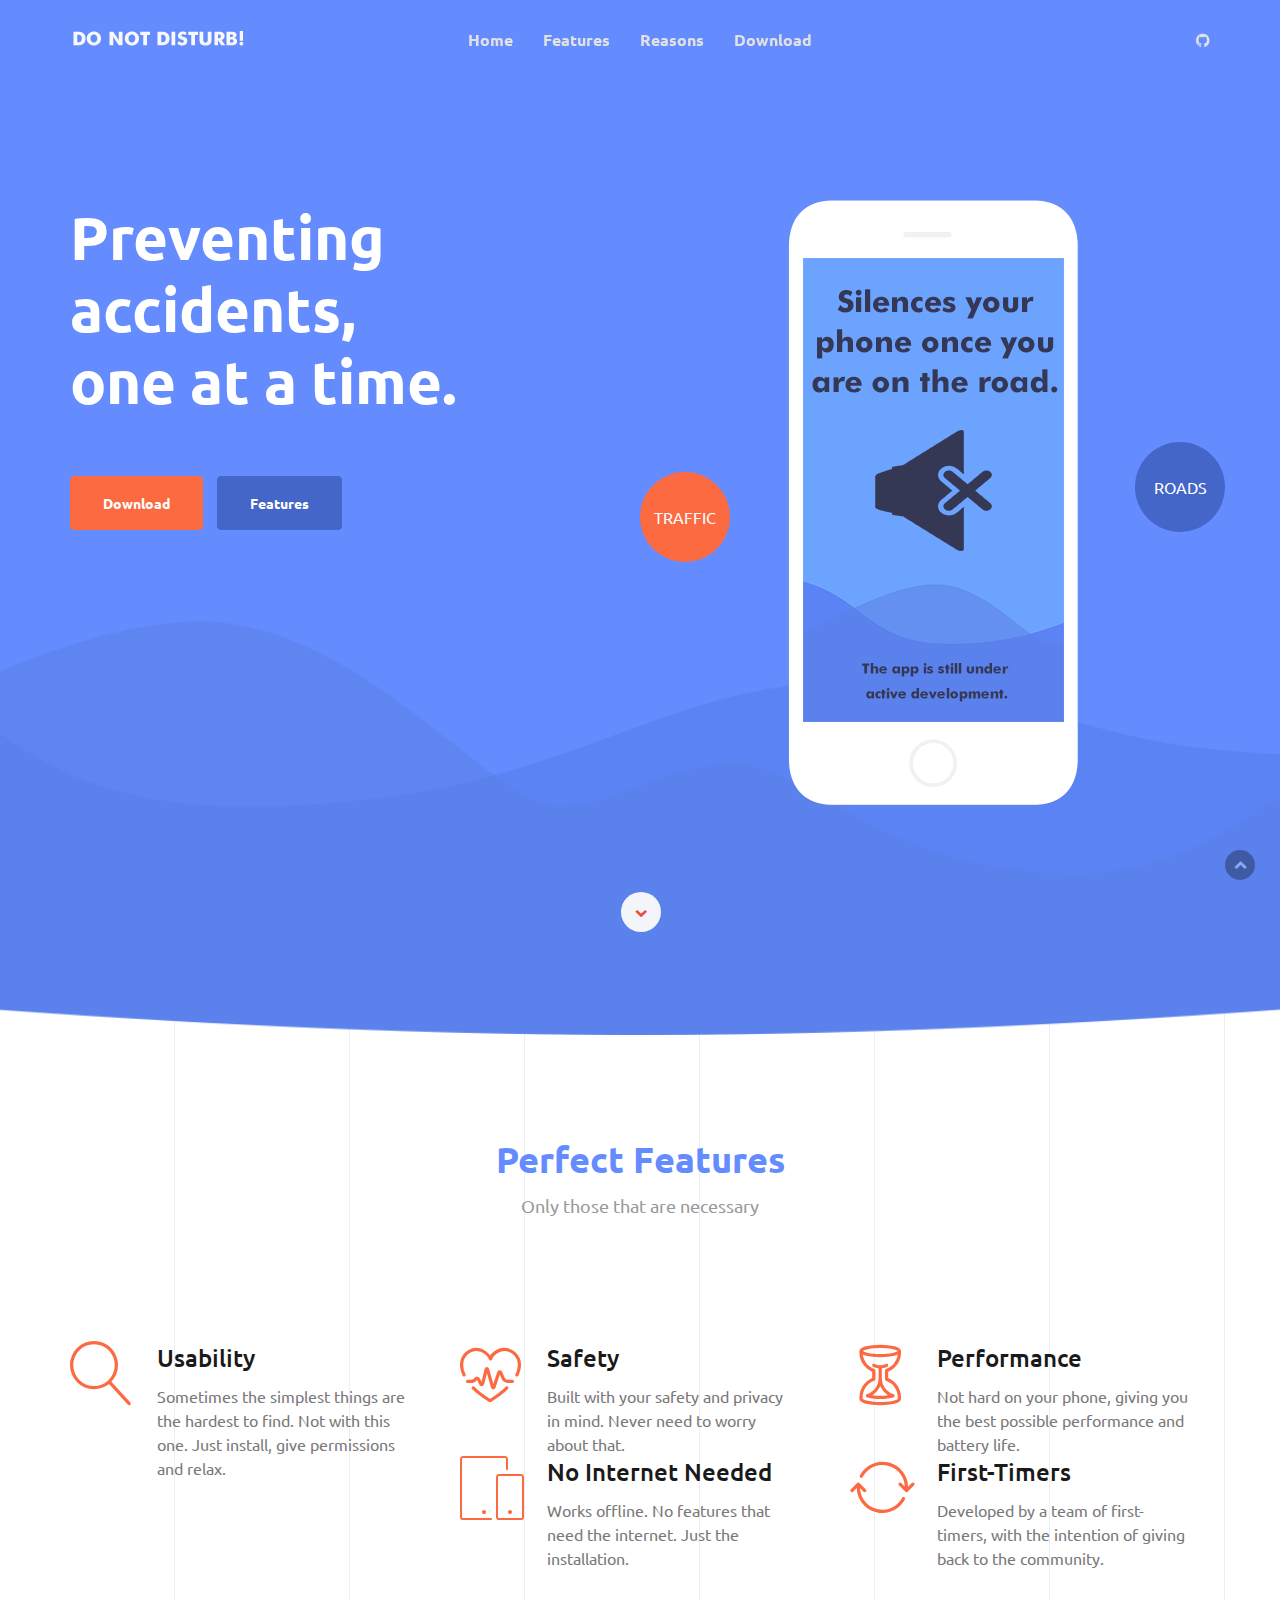
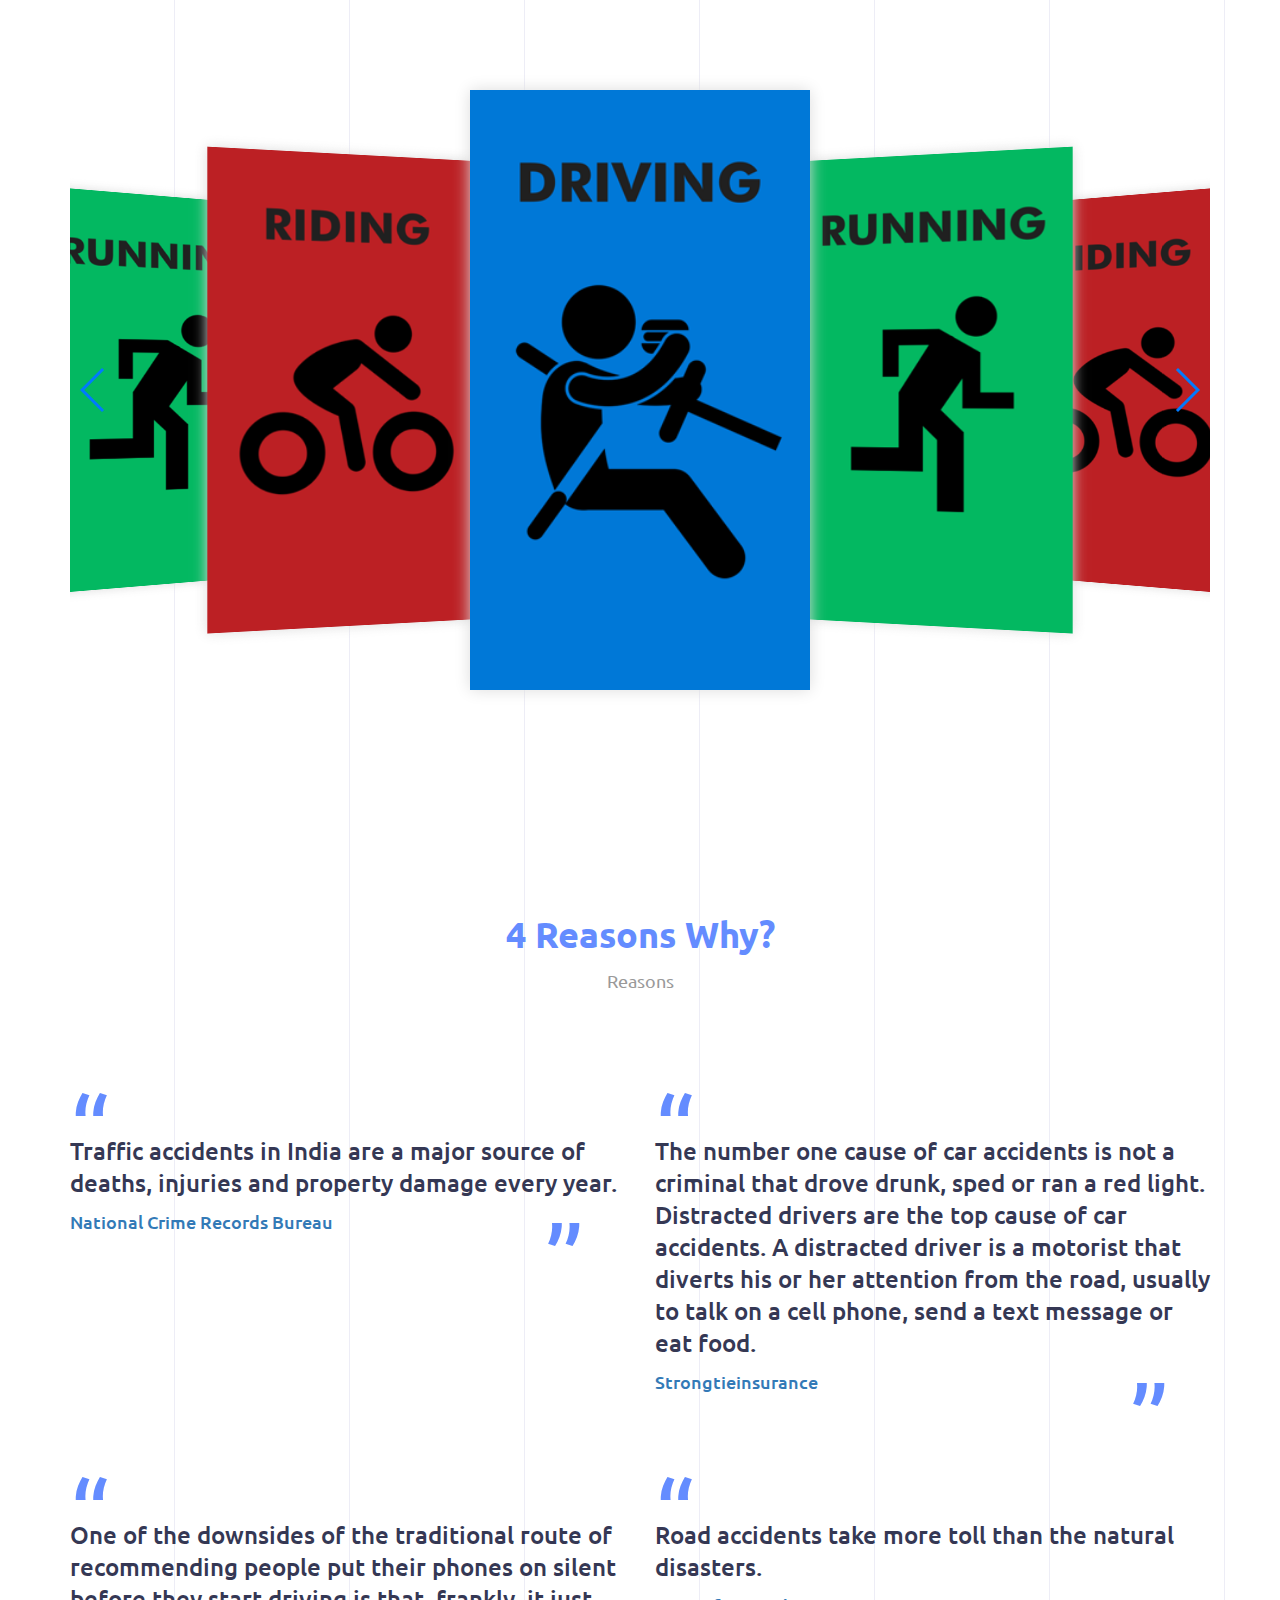
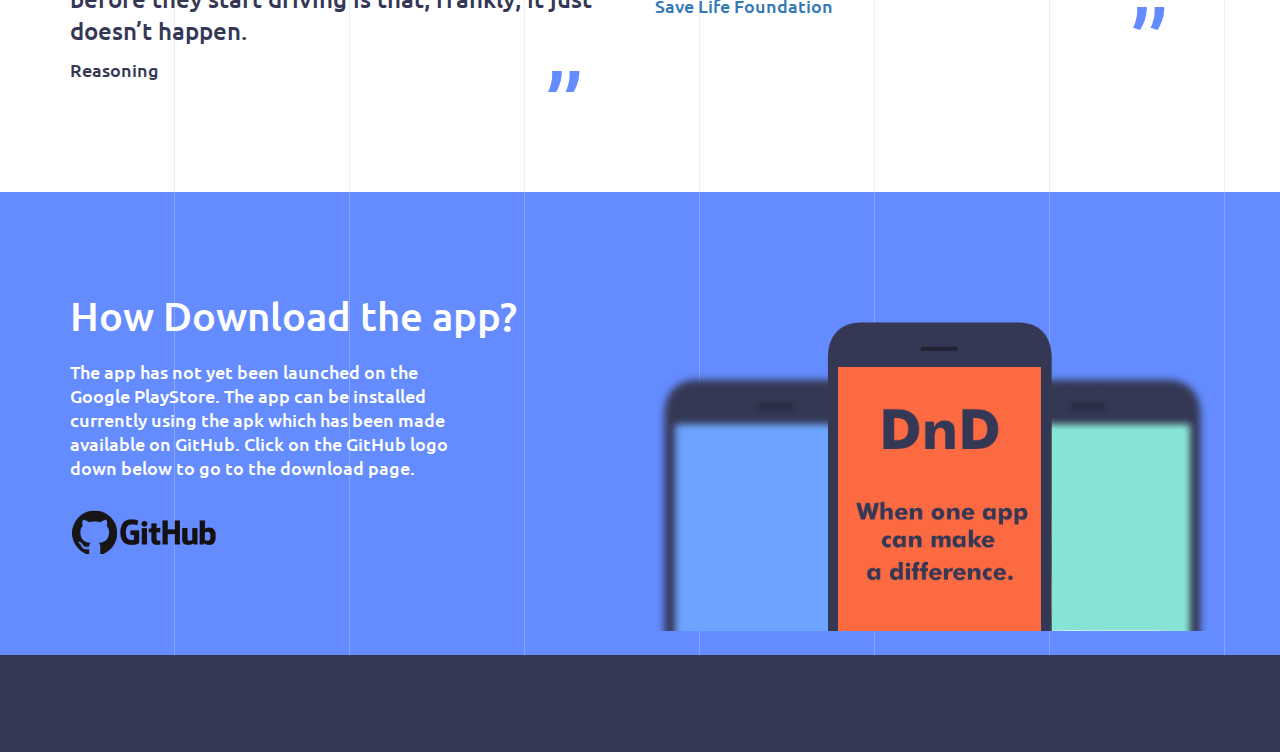
==== commit 90af73fb: "Added website" ====
--- a/docs/index.html
+++ b/docs/index.html
@@ -62,9 +62,7 @@
                     <!-- Start Atribute Navigation -->
                     <div class="attr-nav">
                         <ul>
-                          <li><a href="https://github.com/sbenstewart/DnD"><i class="fa fa-github"></i></a></li>
-                          <li><a href="#"><i class="fa fa-instagram"></i></a></li>
-                          <li><a href="#"><i class="fa fa-google-plus"></i></a></li>
+                          <li><a href="https://github.com/sbenstewart/DnD" target="_blank"><i class="fa fa-github"></i></a></li>
                         </ul>
                     </div>
                     <!-- End Atribute Navigation -->
@@ -88,7 +86,7 @@
                         <ul class="nav navbar-nav navbar-center">
                             <li><a href="#home">Home</a></li>
                             <li><a href="#features">Features</a></li>
-                            <li><a href="#reviews">Reviews</a></li>
+                            <li><a href="#reviews">Reasons</a></li>
                             <li><a href="#download">Download</a></li>
                         </ul>
                     </div><!-- /.navbar-collapse -->
@@ -114,7 +112,7 @@
 
                             <div class="col-md-6">
                                 <div class="phone_one phone_attr1 text-center sm-m-top-50">
-                                    <div class="attr_deg">25</div>
+                                    <!--<div class="attr_deg">25</div>-->
                                     <div class="attr_sun text-uppercase text-white">Traffic</div>
                                     <div class="attr_lon text-uppercase text-white">Roads</div>
                                     <img src="assets/images/phone01.png" alt="" />
@@ -183,6 +181,33 @@
                                     </div>
                                 </div>
                             </div>
+                            <div class="col-md-4">
+                                <div class="features_item sm-m-top-30">
+                                    <div class="f_item_icon">
+                                        <i class="icon icon-mobile2"></i>
+                                    </div>
+                                    <div class="f_item_text">
+                                        <h3>No Internet Needed</h3>
+                                        <p>
+                                        Works offline. No features that need the internet. Just the installation.
+                                        </p>
+                                    </div>
+                                </div>
+                            </div>
+                            <div class="col-md-4">
+                                <div class="features_item sm-m-top-30">
+                                    <div class="f_item_icon">
+                                        <i class="icon icon-sync"></i>
+                                    </div>
+                                    <div class="f_item_text">
+                                        <h3>First-Timers</h3>
+                                        <p>
+                                        Developed by a team of first-timers, with the intention of giving back to the community.
+                                        </p>
+                                    </div>
+                                </div>
+                            </div>
+
                         </div>
                     </div><!-- End off row -->
                 </div><!-- End off container -->
@@ -326,8 +351,8 @@
                         <div class="main_reviews">
                             <div class="col-md-8 col-md-offset-2 col-sm-12">
                                 <div class="head_title text-center">
-                                    <h2>What reviews are saying</h2>
-                                    <h5>Reviews</h5>
+                                    <h2>4 Reasons Why?</h2>
+                                    <h5>Reasons</h5>
                                 </div>
                             </div>
 
@@ -335,8 +360,9 @@
                                 <div class="col-md-6">
                                     <div class="reviews_item m-top-40">
                                         <div class="reviews_item_icon pull-left">“</div>
-                                        <h3>What art offers is space - a certain breathing room for the spirit. </h3>
-                                        <h5>John Updike</h5>
+                                        <h3>
+                                        Traffic accidents in India are a major source of deaths, injuries and property damage every year.</h3>
+                                        <h5><a href="http://ncrb.gov.in/" target="_blank">National Crime Records Bureau</a></h5>
                                         <div class="reviews_item_icon1 pull-right text-right">“</div>
                                     </div>
                                 </div><!-- End off col-md-6 -->
@@ -344,26 +370,30 @@
                                 <div class="col-md-6">
                                     <div class="reviews_item m-top-40">
                                         <div class="reviews_item_icon pull-left">“</div>
-                                        <h3>We do not see nature with our eyes,
-                                            but with our understandings and our hearts.</h3>
-                                        <h5>William Hazlitt</h5>
+                                        <h3>
+                                        The number one cause of car accidents is not a criminal that drove drunk, sped or ran a red light. Distracted drivers are the top cause of car accidents. A distracted driver is a motorist that diverts his or her attention from the road, usually to talk on a cell phone, send a text message or eat food.
+                                        </h3>
+                                        <h5><a href="https://seriousaccidents.com/legal-advice/top-causes-of-car-accidents/" target="_blank">Strongtieinsurance</a></h5>
                                         <div class="reviews_item_icon1 pull-right text-right">“</div>
                                     </div>
                                 </div><!-- End off col-md-6 -->
                                 <div class="col-md-6">
                                     <div class="reviews_item m-top-40">
                                         <div class="reviews_item_icon pull-left">“</div>
-                                        <h3>The only courage that matters is the kind
-                                            that gets you from one moment to the next.</h3>
-                                        <h5>Mignon McLaughlin</h5>
+                                        <h3>
+                                        One of the downsides of the traditional route of recommending people put their phones on silent before they start driving is that, frankly, it just doesn’t happen.
+                                        </h3>
+                                        <h5>Reasoning</h5>
                                         <div class="reviews_item_icon1 pull-right text-right">“</div>
                                     </div>
                                 </div><!-- End off col-md-6 -->
                                 <div class="col-md-6">
                                     <div class="reviews_item m-top-40">
                                         <div class="reviews_item_icon pull-left">“</div>
-                                        <h3>No man has a good enough memory to be a successful liar. </h3>
-                                        <h5>Abraham Lincoln</h5>
+                                        <h3>
+                                        Road accidents take more toll than the natural disasters.
+                                        </h3>
+                                        <h5><a href="http://savelifefoundation.org/wp-content/uploads/2017/01/Comparison-of-Road-Crashes-with-other-Causes-of-Death_SLF.pdf" target="_blank">Save Life Foundation</a></h5>
                                         <div class="reviews_item_icon1 pull-right text-right">“</div>
                                     </div>
                                 </div><!-- End off col-md-6 -->
@@ -385,11 +415,11 @@
                                 <div class="download_item roomy-100">
                                     <h2 class="text-white">How Download the app?</h2>
                                     <h5 class="text-white m-top-20">
-                                      The app has not yet been launched on the Google PlayStore. The app can be installed currently using the source code which has been made available in GitHub.
+                                      The app has not yet been launched on the Google PlayStore. The app can be installed currently using the apk which has been made available on GitHub. Click on the GitHub logo down below to go to the download page.
                                     </h5>
 
                                     <div class="download_app m-top-30">
-                                        <a href="https://github.com/sbenstewart/DnD"><img src="assets/images/github.png" alt="" /></a>
+                                        <a href="https://github.com/sbenstewart/DnD/releases/tag/v1.0.0" target="_blank"><img src="assets/images/github.png" alt="" /></a>
                                     </div>
                                 </div>
                             </div>
@@ -412,31 +442,30 @@
             <footer id="footer" class="footer bg-black">
                 <div class="container">
                     <div class="row">
+                      <!--
                         <div class="col-md-12">
                             <nav class="navbar navbar-default bootsnav footer-menu no-background">
                                 <div class="container">
 
-                                    <!-- Start Atribute Navigation -->
+
                                     <div class="attr-nav">
                                         <ul>
-                                            <li><a href="https://github.com/sbenstewart/DnD"><i class="fa fa-github"></i></a></li>
-                                            <li><a href="#"><i class="fa fa-instagram"></i></a></li>
-                                            <li><a href="#"><i class="fa fa-google-plus"></i></a></li>
+                                            <li><a href="https://github.com/sbenstewart/DnD" target="_blank"><i class="fa fa-github"></i></a></li>
                                         </ul>
                                     </div>
-                                    <!-- End Atribute Navigation -->
-
-
-                                    <!-- Start Header Navigation -->
+
+
+
+
                                     <div class="navbar-header">
                                         <button type="button" class="navbar-toggle" data-toggle="collapse" data-target="#navbar-footer">
                                             <i class="fa fa-bars"></i>
                                         </button>
                                         <a class="navbar-brand" href="#home"><img src="assets/images/footer-logo.png" class="logo" alt=""></a>
                                     </div>
-                                    <!-- End Header Navigation -->
-
-                                    <!-- navbar menu -->
+
+
+
                                     <div class="collapse navbar-collapse" id="navbar-footer">
                                         <ul class="nav navbar-nav navbar-center">
                                             <li><a href="#home">Home</a></li>
@@ -444,18 +473,18 @@
                                             <li><a href="#reviews">Reviews</a></li>
                                             <li><a href="#download">Download</a></li>
                                         </ul>
-                                    </div><!-- /.navbar-collapse -->
+                                    </div>
                                 </div>
                             </nav>
-                        </div>
-                        <div class="divider"></div>
+                        </div>-->
+                        <!--<div class="divider"></div>-->
                         <div class="col-md-12">
                             <div class="main_footer text-center p-top-40 p-bottom-30">
                                 <p class="wow fadeInRight" data-wow-duration="1s">
                                     Made with
                                     <i class="fa fa-heart"></i>
                                     by
-                                    <a target="_blank" href="http://sbenstewart.in">#BEN</a>
+                                    <a href="http://sbenstewart.in" target="_blank">#BEN</a>
                                     2018.
                                 </p>
                             </div>
--- a/docs/assets/css/style.css
+++ b/docs/assets/css/style.css
@@ -34,6 +34,7 @@
     font-weight: 400;
     width:100%;
     font-family: 'Ubuntu', sans-serif;
+    scroll-behavior: smooth;
 }
 
 /*------------------------------------------------------------------*/
